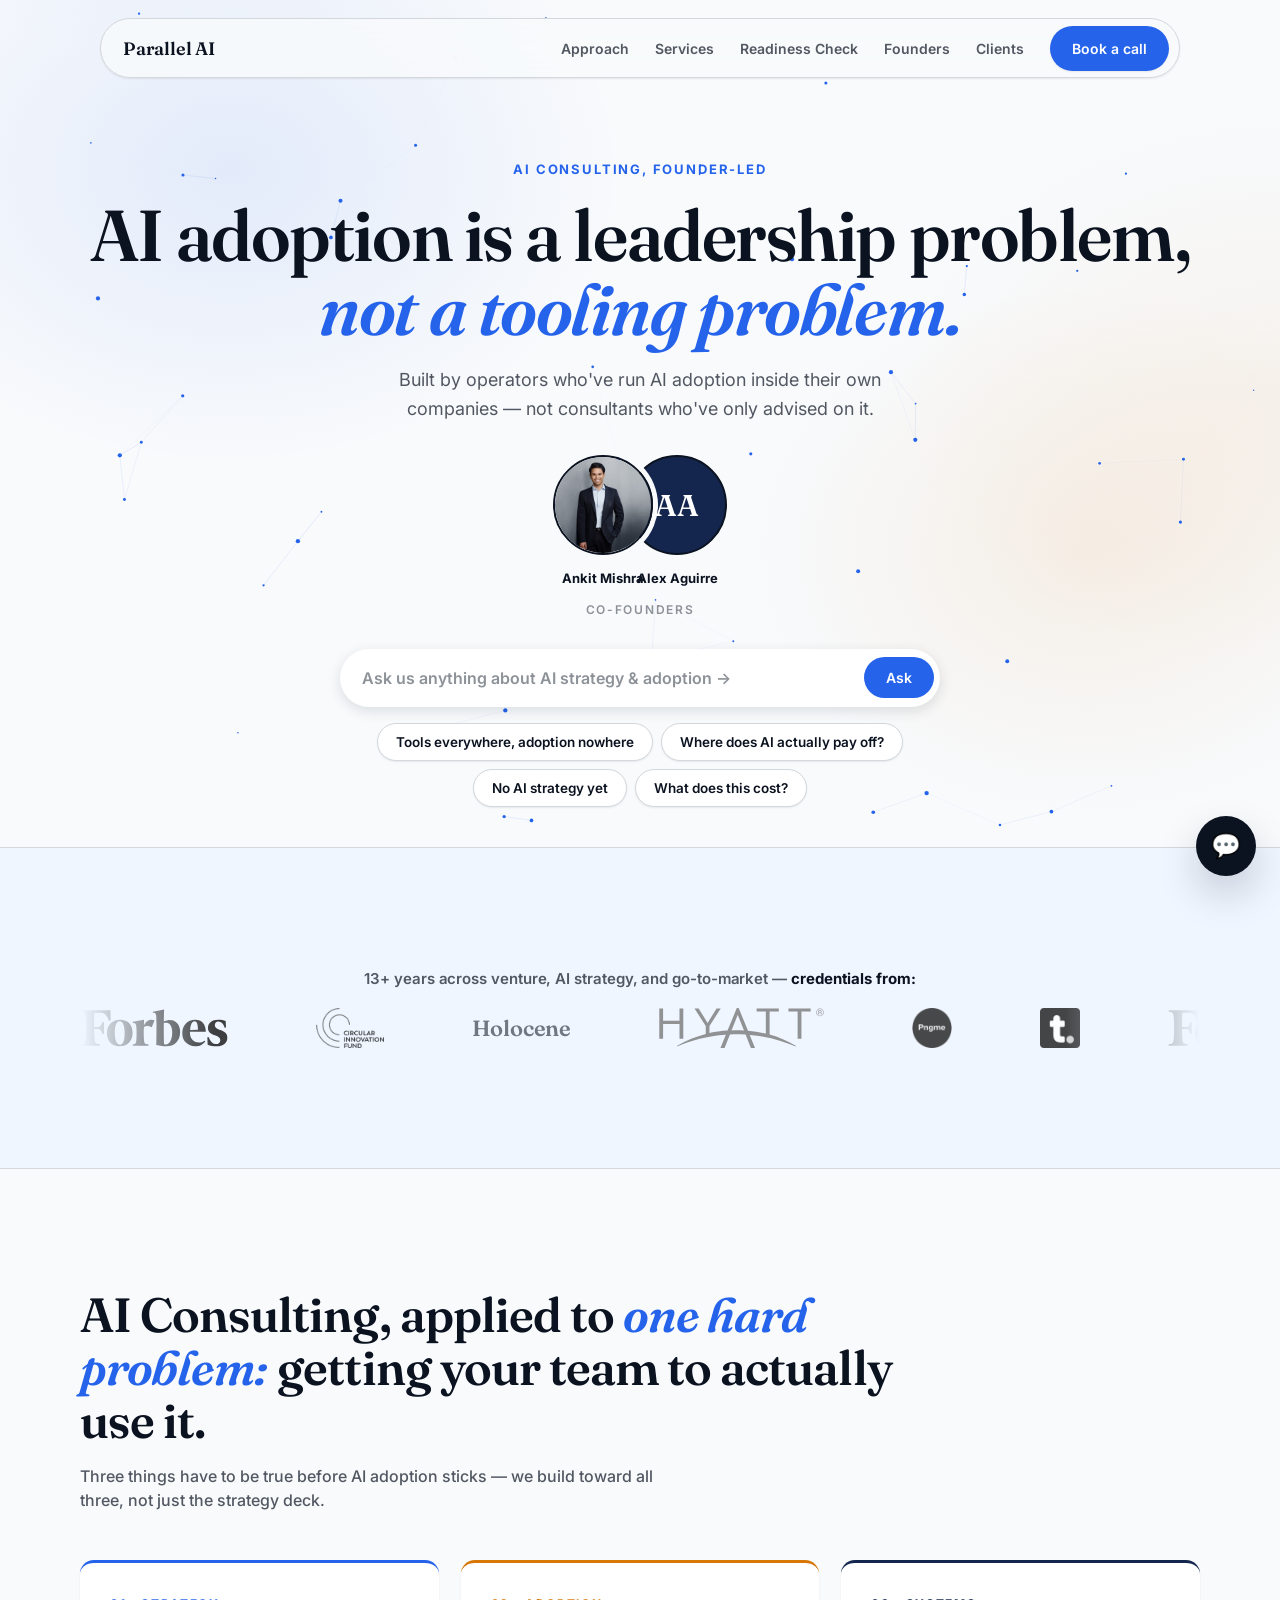
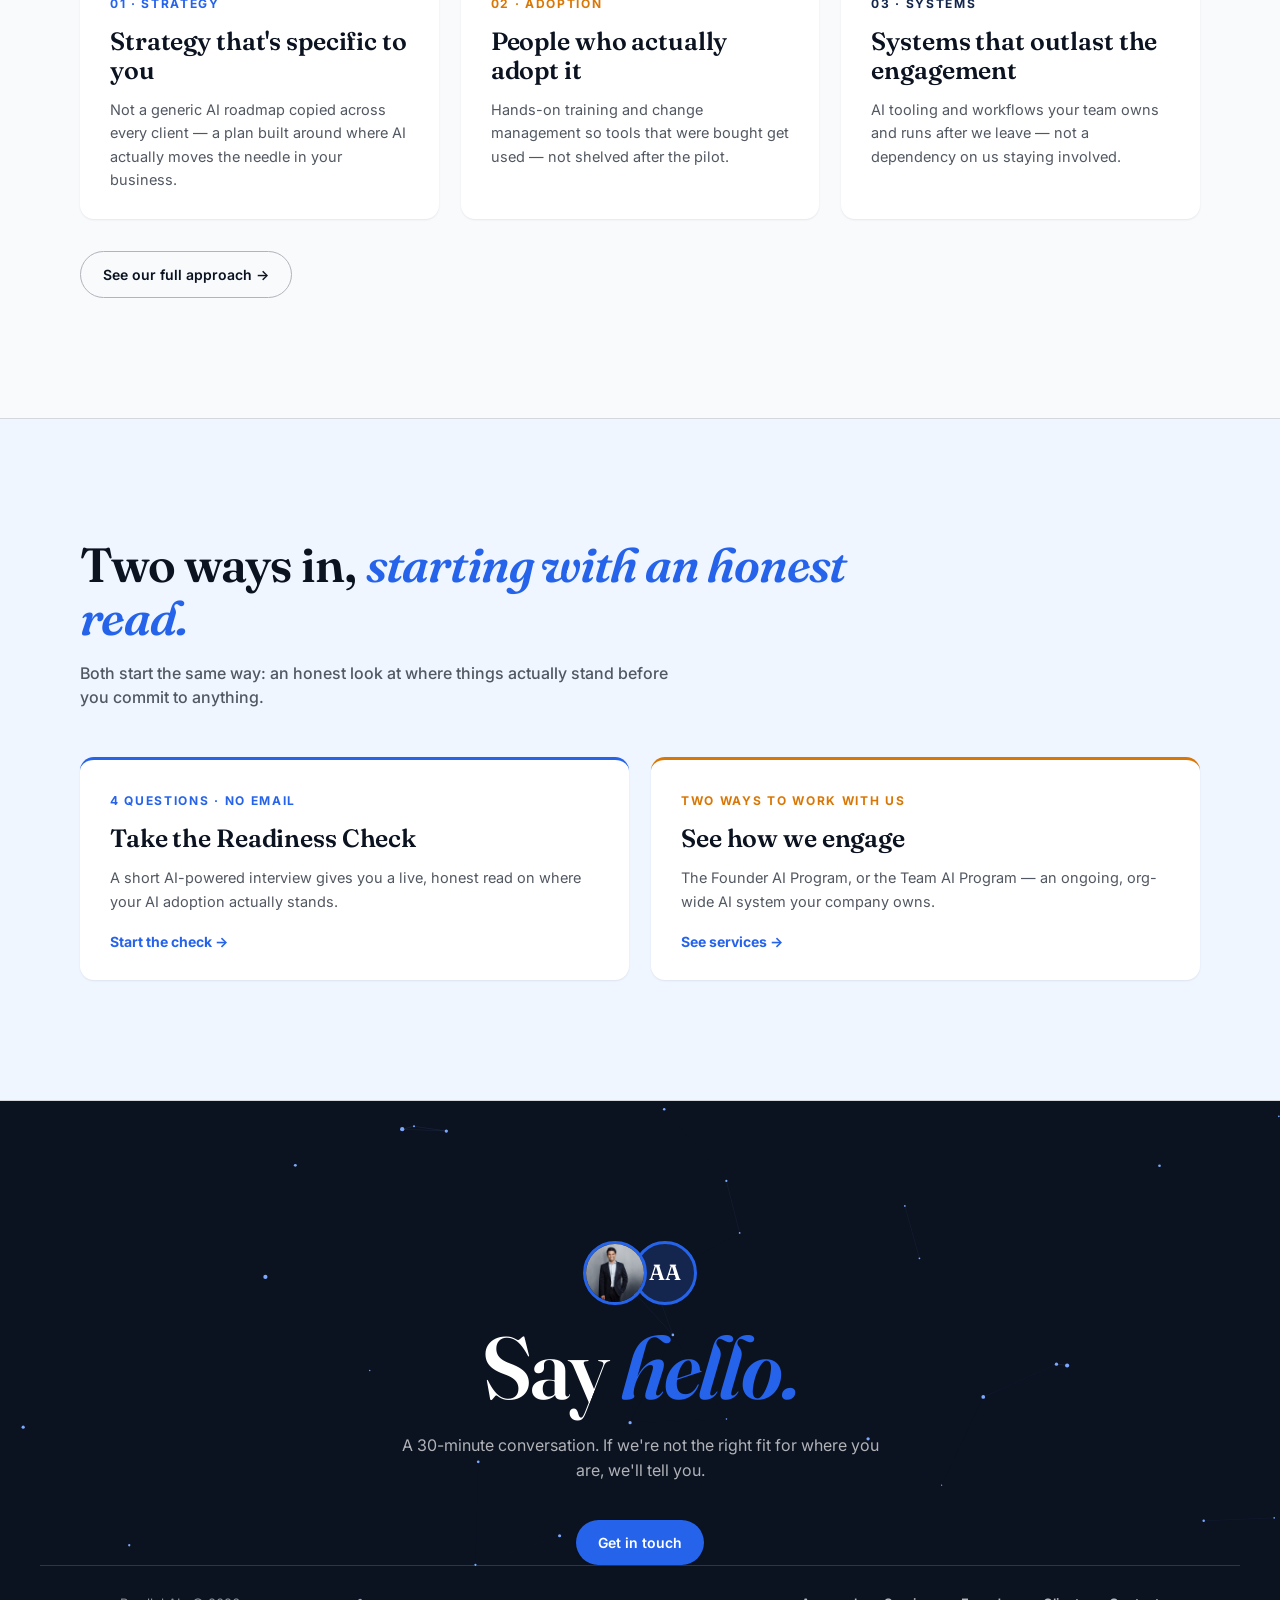
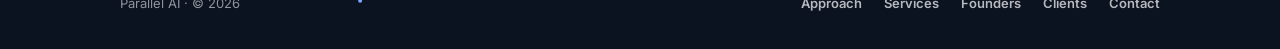
==== index.html @ e0572b50 "Rebuild Approach/Services around bosio.digital's structure, add a new Clients page Modeled on bosio." ====
<!DOCTYPE html>
<html lang="en">
<head>
<meta charset="UTF-8">
<meta name="viewport" content="width=device-width, initial-scale=1.0">
<title>Parallel AI — AI Consulting, Founder-Led</title>
<meta name="description" content="Parallel AI is an AI consulting firm helping founders and leadership teams turn AI strategy into something their teams actually use — built by operators, not deck-only advisors.">
<meta property="og:title" content="Parallel AI — AI Consulting, Founder-Led">
<meta property="og:description" content="AI consulting for founders and leadership teams, built by operators who've run AI adoption inside their own companies.">
<link rel="preconnect" href="https://fonts.googleapis.com">
<link rel="preconnect" href="https://fonts.gstatic.com" crossorigin>
<link href="https://fonts.googleapis.com/css2?family=Fraunces:opsz,wght@9..144,500;9..144,600&family=Inter:wght@400;500;600;700;800&display=swap" rel="stylesheet">
<link rel="stylesheet" href="assets/styles.css">
</head>
<body>

<nav class="floatnav" id="nav">
  <div class="nav-pill" id="navpill">
    <span class="brand">Parallel AI</span>
    <div class="nav-links">
      <a class="navlink" href="approach.html">Approach</a>
      <a class="navlink" href="services.html">Services</a>
      <a class="navlink" href="readiness.html">Readiness Check</a>
      <a class="navlink" href="founders.html">Founders</a>
      <a class="navlink" href="clients.html">Clients</a>
      <a href="contact.html" class="btn btn-primary">Book a call</a>
    </div>
    <button class="hamburger" id="hamburger" aria-label="Menu"></button>
  </div>
</nav>

<header class="hero-frame" id="top">
  <canvas id="field" aria-hidden="true"></canvas>
  <div class="hero-inner">
    <p class="eyebrow reveal">AI Consulting, Founder-Led</p>
    <h1 class="display reveal">AI adoption is a leadership problem, <em>not a tooling problem.</em></h1>
    <p class="hero-sub reveal">Built by operators who've run AI adoption inside their own companies — not consultants who've only advised on it.</p>
    <div class="sig-lockup reveal">
      <div class="sig-faces">
        <img class="l" src="assets/ankit-headshot.jpg" alt="Ankit Mishra">
        <div class="initials s">AA</div>
      </div>
      <div class="sig-names">
        <span class="nm">Ankit Mishra</span>
        <span class="nm">Alex Aguirre</span>
      </div>
      <span class="sig-role">Co-Founders</span>
    </div>
    <div class="hero-ask reveal">
      <div class="askbar">
        <input type="text" id="hero-ask-input" placeholder="Ask us anything about AI strategy & adoption →" autocomplete="off">
        <button id="hero-ask-send">Ask</button>
      </div>
      <div class="ask-chips">
        <button class="ask-chip" data-q="We have AI tools but no one's actually using them — where do we start?">Tools everywhere, adoption nowhere</button>
        <button class="ask-chip" data-q="How do we know where AI actually pays off for our business?">Where does AI actually pay off?</button>
        <button class="ask-chip" data-q="We don't have an AI strategy at all — how do we get one?">No AI strategy yet</button>
        <button class="ask-chip" data-q="What does an engagement with Parallel AI actually cost?">What does this cost?</button>
      </div>
    </div>
  </div>
</header>

<section class="section bg-surface">
  <div class="wrap cred-inner">
    <p class="cred-line reveal">13+ years across venture, AI strategy, and go-to-market — <b>credentials from:</b></p>
    <div class="credmarq">
      <div class="credtrack">
        <div class="lg-item"><img src="assets/logo-forbes.svg" alt="Forbes"></div>
        <div class="lg-item"><img src="assets/logo-cyclecapital.png" alt="Circular Innovation Fund"></div>
        <div class="lg-item"><span class="lg-word">Holocene</span></div>
        <div class="lg-item"><img src="assets/logo-hyatt.svg" alt="Hyatt"></div>
        <div class="lg-item"><img src="assets/logo-pngme.png" alt="PngMe"></div>
        <div class="lg-item"><img src="assets/logo-tomocredit.png" alt="Tomo Credit"></div>
        <div class="lg-item" aria-hidden="true"><img src="assets/logo-forbes.svg" alt=""></div>
        <div class="lg-item" aria-hidden="true"><img src="assets/logo-cyclecapital.png" alt=""></div>
        <div class="lg-item" aria-hidden="true"><span class="lg-word">Holocene</span></div>
        <div class="lg-item" aria-hidden="true"><img src="assets/logo-hyatt.svg" alt=""></div>
        <div class="lg-item" aria-hidden="true"><img src="assets/logo-pngme.png" alt=""></div>
        <div class="lg-item" aria-hidden="true"><img src="assets/logo-tomocredit.png" alt=""></div>
      </div>
    </div>
  </div>
</section>

<section class="section">
  <div class="wrap">
    <h2 class="display reveal">AI Consulting, applied to <em>one hard problem:</em> getting your team to actually use it.</h2>
    <p class="ch-sub reveal">Three things have to be true before AI adoption sticks — we build toward all three, not just the strategy deck.</p>
    <div class="grid-3">
      <div class="card reveal">
        <span class="k">01 · Strategy</span>
        <h3>Strategy that's specific to you</h3>
        <p>Not a generic AI roadmap copied across every client — a plan built around where AI actually moves the needle in your business.</p>
      </div>
      <div class="card reveal">
        <span class="k">02 · Adoption</span>
        <h3>People who actually adopt it</h3>
        <p>Hands-on training and change management so tools that were bought get used — not shelved after the pilot.</p>
      </div>
      <div class="card reveal">
        <span class="k">03 · Systems</span>
        <h3>Systems that outlast the engagement</h3>
        <p>AI tooling and workflows your team owns and runs after we leave — not a dependency on us staying involved.</p>
      </div>
    </div>
    <p class="reveal" style="margin-top:32px;"><a href="approach.html" class="btn btn-ghost">See our full approach →</a></p>
  </div>
</section>

<section class="section bg-surface">
  <div class="wrap">
    <h2 class="display reveal">Two ways in, <em>starting with an honest read.</em></h2>
    <p class="ch-sub reveal">Both start the same way: an honest look at where things actually stand before you commit to anything.</p>
    <div class="grid-2">
      <a class="card reveal" href="readiness.html">
        <span class="k">4 questions · no email</span>
        <h3>Take the Readiness Check</h3>
        <p>A short AI-powered interview gives you a live, honest read on where your AI adoption actually stands.</p>
        <span class="card-link">Start the check →</span>
      </a>
      <a class="card reveal" href="services.html">
        <span class="k">Two ways to work with us</span>
        <h3>See how we engage</h3>
        <p>The Founder AI Program, or the Team AI Program — an ongoing, org-wide AI system your company owns.</p>
        <span class="card-link">See services →</span>
      </a>
    </div>
  </div>
</section>

<section class="ch-hello bg-dark" id="contact">
  <canvas id="field-dark" aria-hidden="true"></canvas>
  <div class="wrap">
    <div class="hello-avatars reveal">
      <img src="assets/ankit-headshot.jpg" alt="Ankit Mishra">
      <div class="initials">AA</div>
    </div>
    <h2 class="reveal">Say <em>hello.</em></h2>
    <p class="sub reveal">A 30-minute conversation. If we're not the right fit for where you are, we'll tell you.</p>
    <div class="hello-ctas reveal">
      <a href="contact.html" class="btn btn-primary">Get in touch</a>
    </div>
    <div class="foot">
      <span>Parallel AI · © 2026</span>
      <div class="foot-links">
        <a href="approach.html">Approach</a><a href="services.html">Services</a><a href="founders.html">Founders</a><a href="clients.html">Clients</a><a href="contact.html">Contact</a>
      </div>
    </div>
  </div>
</section>

<div class="bot" id="bot">
  <span class="bot-icon">💬</span>
  <div class="bot-head">
    <span class="dot"></span>
    <div class="who">Parallel Concierge<span>AI-assisted, ask anything</span></div>
    <button class="bot-close" id="bot-close">×</button>
  </div>
  <div class="bot-panel">
    <div class="bot-thread" id="bot-thread">
      <div class="msg bot-m">Questions about AI strategy, adoption, or how we work? Ask me anything — I'll answer honestly.</div>
    </div>
    <div class="bot-chips" id="bot-chips">
      <button class="bot-chip">What does an engagement cost?</button>
      <button class="bot-chip">Why not a big-name consultancy?</button>
      <button class="bot-chip">Can I talk to a human?</button>
    </div>
    <div class="bot-input-row">
      <input type="text" id="bot-input" placeholder="Ask anything…">
      <button class="bot-send" id="bot-send">Send</button>
    </div>
  </div>
</div>

<script src="assets/site.js"></script>
</body>
</html>
---- assets/styles.css ----
/* ==========================================================================
   Parallel AI — shared design system
   Spacing/layout convention (--pad-h / --section-py / --max-w responsive
   token pattern) modeled on sophrosynesystems.org's Section/Container
   approach; palette/type is Parallel AI's own (navy/electric-blue, Fraunces+Inter).
   ========================================================================== */

:root {
  --primary: #0B1220;
  --secondary: #14264D;
  --background: #F8FAFC;
  --accent: #2563EB;
  --surface: #EFF6FF;
  --annotation: #D97706;
  --ink: #0B1220;
  --ink-soft: color-mix(in srgb, var(--ink) 70%, var(--background));
  --ink-muted: color-mix(in srgb, var(--ink) 45%, var(--background));
  --line: color-mix(in srgb, var(--ink) 15%, var(--background));
  --line-strong: color-mix(in srgb, var(--ink) 30%, var(--background));
  --font-display: 'Fraunces', Georgia, serif;
  --font-body: 'Inter', -apple-system, BlinkMacSystemFont, 'Segoe UI', sans-serif;
  --r-md: 8px; --r-lg: 14px; --r-xl: 24px; --r-pill: 999px;
  --shadow-sm: 0 1px 2px color-mix(in srgb, var(--ink) 8%, transparent);
  --shadow-md: 0 4px 14px color-mix(in srgb, var(--ink) 12%, transparent);
  --shadow-lg: 0 18px 40px color-mix(in srgb, var(--ink) 18%, transparent);
  --ease: cubic-bezier(0.16, 1, 0.3, 1);

  /* layout rhythm */
  --pad-h: 80px;
  --max-w: 1200px;
  --section-py: 120px;
}
@media (max-width: 1024px) { :root { --pad-h: 48px; } }
@media (max-width: 768px)  { :root { --pad-h: 28px; --section-py: 72px; } }
@media (max-width: 480px)  { :root { --pad-h: 20px; --section-py: 56px; } }

* { box-sizing: border-box; margin: 0; padding: 0; }
html { scroll-behavior: smooth; }
body { font-family: var(--font-body); color: var(--ink); line-height: 1.5; overflow-x: hidden;
  background:
    radial-gradient(720px 480px at 12% -8%, color-mix(in srgb, var(--accent) 7%, transparent), transparent 65%),
    radial-gradient(640px 460px at 100% 12%, color-mix(in srgb, var(--annotation) 6%, transparent), transparent 60%),
    var(--background);
}
img { max-width: 100%; display: block; }
a { color: inherit; text-decoration: none; }
button { font-family: inherit; cursor: pointer; }

/* amber highlighter accent — used sparingly for warmth against the blue system */
.hl { background: color-mix(in srgb, var(--annotation) 22%, transparent); padding: 0 .12em; border-radius: 3px; }
.bg-dark .hl { background: color-mix(in srgb, var(--annotation) 34%, transparent); }

.wrap { max-width: var(--max-w); margin: 0 auto; }
.section { padding: var(--section-py) var(--pad-h); position: relative; }
.section.tight { padding-top: calc(var(--section-py) * 0.2); }
.section.bg-surface { background: var(--surface); border-top: 1px solid var(--line); border-bottom: 1px solid var(--line); }
.section.bg-white { background: #fff; border-top: 1px solid var(--line); border-bottom: 1px solid var(--line); }
.section.bg-dark { background: var(--primary); color: #fff; }
.hairline { height: 1px; background: var(--line); border: 0; }

/* hidden only once JS confirms it can reveal them again — no-JS visitors always see content */
.js .reveal { opacity: 0; transform: translateY(16px); transition: opacity .6s var(--ease), transform .6s var(--ease); }
.reveal.in { opacity: 1; transform: translateY(0); }
@media (prefers-reduced-motion: reduce) {
  .js .reveal { opacity: 1; transform: none; transition: none; }
}

/* ---------- type ---------- */
.eyebrow { font-size: 13px; letter-spacing: .14em; text-transform: uppercase; font-weight: 700; color: var(--accent); margin-bottom: 18px; }
.bg-dark .eyebrow { color: #7DA8FF; }
h1.display, h2.display { font-family: var(--font-display); font-weight: 600; letter-spacing: -0.02em; color: var(--primary); }
.bg-dark h1.display, .bg-dark h2.display { color: #fff; }
h1.display { font-size: clamp(38px, 6vw, 72px); line-height: 1.03; }
h2.display { font-size: clamp(30px, 4vw, 48px); line-height: 1.1; max-width: 820px; }
.display em { font-style: italic; color: var(--accent); }
.ch-sub { margin-top: 16px; font-size: 16px; color: var(--ink-soft); max-width: 600px; font-weight: 500; }
.bg-dark .ch-sub { color: rgba(255,255,255,0.7); }
.hero-sub { font-size: 18px; color: var(--ink-soft); max-width: 560px; margin: 20px auto 0; line-height: 1.6; }

/* ---------- floating pill nav ---------- */
nav.floatnav { position: fixed; top: 0; left: 0; right: 0; z-index: 100; display: flex; justify-content: center; padding: 18px var(--pad-h); pointer-events: none; }
.nav-pill { pointer-events: auto; display: flex; align-items: center; justify-content: space-between; gap: 24px; width: 100%; max-width: 1080px;
  background: color-mix(in srgb, var(--background) 82%, transparent); backdrop-filter: blur(18px) saturate(1.1);
  border: 1px solid var(--line); border-radius: var(--r-pill); padding: 8px 10px 8px 22px; height: 60px;
  box-shadow: var(--shadow-sm); transition: box-shadow .25s var(--ease); }
.nav-pill.solid { box-shadow: var(--shadow-lg); }
.brand { font-family: var(--font-display); font-weight: 600; font-size: 18px; color: var(--primary); letter-spacing: -0.01em; flex-shrink: 0; }
.nav-links { display: flex; align-items: center; gap: 26px; }
.nav-links a.navlink { font-size: 14px; font-weight: 600; color: var(--ink-soft); transition: color .15s; }
.nav-links a.navlink:hover, .nav-links a.navlink.active { color: var(--primary); }
.btn { display: inline-flex; align-items: center; gap: 8px; font-weight: 600; font-size: 14px; padding: 12px 22px; border-radius: var(--r-pill); transition: all .15s var(--ease); border: none; cursor: pointer; font-family: var(--font-body); }
.btn-primary { background: var(--accent); color: #fff; box-shadow: var(--shadow-sm); }
.btn-primary:hover { transform: translateY(-1px); background: var(--secondary); box-shadow: var(--shadow-md); }
.btn-ghost { color: var(--primary); background: transparent; border: 1px solid var(--line-strong); }
.btn-ghost:hover { border-color: var(--accent); color: var(--accent); }
.hamburger { display: none; background: none; border: none; cursor: pointer; width: 40px; height: 40px; align-items: center; justify-content: center; }
.hamburger::before { content:''; width: 18px; height: 12px; background:
  linear-gradient(var(--ink), var(--ink)) 0 0/100% 2px no-repeat,
  linear-gradient(var(--ink), var(--ink)) 0 5px/100% 2px no-repeat,
  linear-gradient(var(--ink), var(--ink)) 0 10px/100% 2px no-repeat; }
@media (max-width: 860px) {
  .nav-links { display: none; } .hamburger { display: flex; } .nav-pill { position: relative; }
  .nav-pill.menu-open .nav-links { display: flex; flex-direction: column; align-items: flex-start; gap: 14px; position: absolute; top: calc(100% + 10px); left: 0; right: 0;
    background: var(--background); border: 1px solid var(--line); border-radius: 16px; padding: 20px 22px; box-shadow: var(--shadow-lg); }
}
@media (max-width: 400px) { .brand { font-size: 15px; } .nav-pill { padding: 8px 8px 8px 16px; gap: 12px; } }

/* ---------- page header (non-home pages) ---------- */
.pagehead { padding: calc(var(--section-py) * 1.1 + 40px) var(--pad-h) var(--section-py); text-align: center; }
.pagehead .wrap { display: flex; flex-direction: column; align-items: center; }

/* ---------- hero (home) ---------- */
.hero-frame { position: relative; padding: calc(var(--section-py) + 40px) var(--pad-h) 40px; min-height: min(80vh, 80svh); display: flex; flex-direction: column; justify-content: center; overflow: hidden; }
.hero-frame::before { content: ''; position: absolute; inset: 0; z-index: 0; pointer-events: none;
  background:
    radial-gradient(560px 420px at 18% 20%, color-mix(in srgb, var(--accent) 10%, transparent), transparent 70%),
    radial-gradient(480px 380px at 85% 65%, color-mix(in srgb, var(--annotation) 9%, transparent), transparent 70%); }
#field { position: absolute; inset: 0; width: 100%; height: 100%; z-index: 0; }
.hero-inner { position: relative; z-index: 1; display: flex; flex-direction: column; align-items: center; text-align: center; max-width: var(--max-w); margin: 0 auto; }

.sig-lockup { margin-top: 32px; display: flex; flex-direction: column; align-items: center; gap: 10px; }
.sig-faces { display: flex; align-items: center; }
.sig-faces img, .sig-faces .initials { width: 100px; height: 100px; border-radius: 50%; object-fit: cover; border: 2px solid var(--primary); box-shadow: 0 0 0 5px var(--background); }
.sig-faces img.l { z-index: 1; }
.sig-faces .s { margin-left: -26px; }
.sig-faces .initials { display: flex; align-items: center; justify-content: center; background: var(--secondary); color: #fff; font-family: var(--font-display); font-weight: 600; font-size: 30px; }
.sig-names { display: flex; margin-top: 4px; }
.sig-names .nm { width: 100px; text-align: center; font-size: 13px; font-weight: 700; color: var(--primary); }
.sig-names .nm + .nm { margin-left: -26px; }
.sig-role { font-size: 12px; letter-spacing: .14em; text-transform: uppercase; color: var(--ink-muted); font-weight: 600; margin-top: 2px; }

.hero-ask { margin-top: 30px; width: min(600px, 100%); }
.askbar { display: flex; align-items: center; gap: 8px; background: #fff; border-radius: var(--r-pill); padding: 6px 6px 6px 22px; box-shadow: var(--shadow-md); }
.askbar:focus-within { box-shadow: var(--shadow-lg); }
.askbar input { flex: 1; border: none; outline: none; background: transparent; font-size: 16px; font-weight: 600; color: var(--ink); padding: 13px 0; min-width: 0; font-family: var(--font-body); }
.askbar input::placeholder { color: var(--ink-muted); }
.askbar button { background: var(--accent); color: #fff; border: none; border-radius: var(--r-pill); font-weight: 600; font-size: 14px; padding: 12px 22px; cursor: pointer; transition: transform .15s var(--ease), background .15s; }
.askbar button:hover { transform: translateY(-1px); background: var(--secondary); }
.ask-chips { display: flex; flex-wrap: wrap; gap: 8px; justify-content: center; margin-top: 16px; max-width: 720px; }
.ask-chip { font-size: 13.5px; font-weight: 600; color: var(--ink); background: #fff; border: 1px solid var(--line); border-radius: var(--r-pill); padding: 10px 18px; cursor: pointer; box-shadow: var(--shadow-sm); transition: all .15s var(--ease); }
.ask-chip:hover { background: var(--primary); color: #fff; transform: translateY(-2px); }

/* ---------- credibility strip + marquee ---------- */
.cred-inner { display: flex; flex-direction: column; align-items: center; gap: 18px; text-align: center; }
.cred-line { font-size: 15px; font-weight: 600; color: var(--ink-soft); letter-spacing: -0.005em; }
.cred-line b { color: var(--primary); font-weight: 700; }
.credmarq { width: 100%; overflow: hidden; -webkit-mask-image: linear-gradient(90deg, transparent, #000 12%, #000 88%, transparent); mask-image: linear-gradient(90deg, transparent, #000 12%, #000 88%, transparent); }
.credtrack { display: flex; align-items: center; gap: 88px; width: max-content; animation: marq 60s linear infinite; }
.credmarq:hover .credtrack { animation-play-state: paused; }
@keyframes marq { from { transform: translateX(0); } to { transform: translateX(-50%); } }
.lg-item img { height: 40px; width: auto; max-width: 200px; object-fit: contain; filter: grayscale(1); opacity: .75; transition: all .2s; }
.lg-item:hover img { filter: grayscale(0); opacity: 1; }
.lg-item .lg-word { font-family: var(--font-display); font-weight: 600; font-size: 22px; letter-spacing: -0.01em; color: var(--ink-soft); opacity: .8; transition: all .2s; white-space: nowrap; }
.lg-item:hover .lg-word { color: var(--primary); opacity: 1; }

/* ---------- cards: pillars / capabilities / trust ---------- */
.grid-3 { display: grid; grid-template-columns: repeat(3, 1fr); gap: 22px; margin-top: 48px; }
.card { background: #fff; border-radius: var(--r-lg); padding: 32px 30px 28px; display: flex; flex-direction: column; gap: 14px; position: relative;
  box-shadow: var(--shadow-sm); transition: transform .2s var(--ease), box-shadow .2s var(--ease); }
.card:hover { transform: translateY(-4px); box-shadow: var(--shadow-md); }
.card { border-top: 3px solid var(--accent); }
.card .k { font-size: 12px; letter-spacing: .14em; text-transform: uppercase; color: var(--accent); font-weight: 700; }
.card h3 { font-family: var(--font-display); font-weight: 600; font-size: 25px; letter-spacing: -0.005em; line-height: 1.15; color: var(--primary); }
.card p { font-size: 14.5px; color: var(--ink-soft); line-height: 1.6; flex: 1; }
.card .card-link { font-size: 14px; font-weight: 700; color: var(--accent); margin-top: 4px; }
.card .card-link:hover { color: var(--secondary); }
/* rotate the accent color across repeating card grids so it isn't uniformly blue */
.grid-3 .card:nth-of-type(3n+2), .grid-2 .card:nth-of-type(2n) { border-top-color: var(--annotation); }
.grid-3 .card:nth-of-type(3n+2) .k, .grid-2 .card:nth-of-type(2n) .k { color: var(--annotation); }
.grid-3 .card:nth-of-type(3n) { border-top-color: var(--secondary); }
.grid-3 .card:nth-of-type(3n) .k { color: var(--secondary); }
@media (max-width: 900px) { .grid-3 { grid-template-columns: 1fr; } }

.grid-2 { display: grid; grid-template-columns: repeat(2, 1fr); gap: 22px; margin-top: 48px; }
@media (max-width: 760px) { .grid-2 { grid-template-columns: 1fr; } }

/* ---------- method / journey steps (4-up numbered) ---------- */
.grid-4 { display: grid; grid-template-columns: repeat(4, 1fr); gap: 18px; margin-top: 48px; }
.step { background: #fff; border-radius: var(--r-lg); padding: 28px 24px; box-shadow: var(--shadow-sm); border-top: 3px solid var(--accent); position: relative; }
.step .step-n { font-family: var(--font-display); font-weight: 600; font-size: 30px; color: color-mix(in srgb, var(--accent) 30%, transparent); margin-bottom: 10px; }
.step h3 { font-family: var(--font-display); font-weight: 600; font-size: 19px; color: var(--primary); margin-bottom: 8px; }
.step p { font-size: 14px; color: var(--ink-soft); line-height: 1.55; }
.grid-4 .step:nth-of-type(4n+2) { border-top-color: var(--annotation); }
.grid-4 .step:nth-of-type(4n+2) .step-n { color: color-mix(in srgb, var(--annotation) 35%, transparent); }
.grid-4 .step:nth-of-type(4n+3) { border-top-color: var(--secondary); }
.grid-4 .step:nth-of-type(4n+3) .step-n { color: color-mix(in srgb, var(--secondary) 35%, transparent); }
.grid-4 .step:nth-of-type(4n) { border-top-color: var(--accent); }
@media (max-width: 900px) { .grid-4 { grid-template-columns: repeat(2, 1fr); } }
@media (max-width: 560px) { .grid-4 { grid-template-columns: 1fr; } }

/* ---------- FAQ accordion (native <details>, no JS needed) ---------- */
.faq-list { max-width: 760px; margin-top: 40px; }
.faq-item { border-bottom: 1px solid var(--line); padding: 22px 0; }
.faq-item summary { cursor: pointer; font-family: var(--font-display); font-weight: 600; font-size: 18px; color: var(--primary); list-style: none; display: flex; justify-content: space-between; align-items: center; gap: 16px; }
.faq-item summary::-webkit-details-marker { display: none; }
.faq-item summary::after { content: '+'; font-size: 22px; color: var(--accent); flex-shrink: 0; transition: transform .2s var(--ease); }
.faq-item[open] summary::after { transform: rotate(45deg); }
.faq-item p { font-size: 15px; color: var(--ink-soft); line-height: 1.65; margin-top: 14px; max-width: 640px; }
.bg-dark .faq-item { border-bottom-color: rgba(255,255,255,0.15); }
.bg-dark .faq-item summary { color: #fff; }
.bg-dark .faq-item p { color: rgba(255,255,255,0.7); }

/* ---------- compact mid-page CTA band ---------- */
.cta-band { background: var(--surface); border-radius: var(--r-xl); padding: 40px; display: flex; align-items: center; justify-content: space-between; gap: 24px; flex-wrap: wrap; margin-top: 48px; }
.cta-band h3 { font-family: var(--font-display); font-weight: 600; font-size: 22px; color: var(--primary); }
.cta-band p { font-size: 14.5px; color: var(--ink-soft); margin-top: 6px; }

.capabilities { display: grid; grid-template-columns: repeat(3, 1fr); gap: 18px; margin-top: 40px; }
.capability { background: #fff; border-radius: var(--r-lg); padding: 26px 24px; text-align: left; box-shadow: var(--shadow-sm); transition: transform .2s var(--ease), box-shadow .2s var(--ease); }
.capability:hover { transform: translateY(-4px); box-shadow: var(--shadow-md); }
.capability .icon { width: 44px; height: 44px; border-radius: 12px; background: var(--surface); color: var(--accent); display: flex; align-items: center; justify-content: center; margin-bottom: 16px; }
.capability .icon svg { width: 22px; height: 22px; stroke: currentColor; fill: none; stroke-width: 1.75; stroke-linecap: round; stroke-linejoin: round; }
.capability h4 { font-size: 15.5px; font-weight: 700; color: var(--primary); margin-bottom: 6px; line-height: 1.3; }
.capability p { font-size: 13.5px; color: var(--ink-soft); line-height: 1.5; }
/* rotate icon tint across the 5 capabilities: blue, amber, navy, blue, amber */
.capability:nth-of-type(3n+2) .icon { background: color-mix(in srgb, var(--annotation) 14%, white); color: var(--annotation); }
.capability:nth-of-type(3n) .icon { background: color-mix(in srgb, var(--secondary) 12%, white); color: var(--secondary); }
@media (max-width: 900px) { .capabilities { grid-template-columns: repeat(2, 1fr); } }
@media (max-width: 560px) { .capabilities { grid-template-columns: 1fr; } }

/* ---------- diagnostic quiz ---------- */
.diag-cols { display: grid; grid-template-columns: 1fr 1.3fr; gap: 60px; align-items: start; margin-top: 12px; }
.diag-left { position: sticky; top: 120px; }
.stage-dots { display: flex; gap: 8px; margin-top: 26px; }
.stage-dots .sd { width: 32px; height: 5px; border-radius: 3px; background: var(--line); transition: background .3s; }
.stage-dots .sd.done { background: var(--accent); }
.iv-surface { background: var(--surface); border-radius: var(--r-lg); padding: 24px; box-shadow: var(--shadow-sm); }
.iv-head { display: flex; align-items: center; gap: 12px; border-bottom: 1px solid var(--line); padding-bottom: 16px; margin-bottom: 18px; }
.iv-head .dot { width: 8px; height: 8px; border-radius: 50%; background: var(--accent); animation: pulse 2.2s ease-in-out infinite; flex-shrink: 0; }
@keyframes pulse { 0%,100% { box-shadow: 0 0 0 0 rgba(37,99,235,.5); } 50% { box-shadow: 0 0 0 6px rgba(37,99,235,0); } }
.iv-head .who { font-size: 14px; font-weight: 700; color: var(--primary); }
.iv-head .who span { display: block; font-size: 12px; font-weight: 600; color: var(--ink-muted); letter-spacing: .06em; text-transform: uppercase; margin-top: 2px; }
.iv-q { font-size: 17px; font-weight: 600; color: var(--primary); line-height: 1.5; margin-bottom: 18px; }
.iv-chips { display: flex; flex-wrap: wrap; gap: 10px; margin-bottom: 16px; }
.iv-chip { font-size: 14px; font-weight: 600; color: var(--ink); background: #fff; border: 1px solid var(--line); border-radius: var(--r-pill); padding: 11px 18px; cursor: pointer; text-align: left; transition: all .15s var(--ease); }
.iv-chip:hover { background: var(--surface); border-color: var(--accent); transform: translateY(-2px); }
.iv-inputrow { display: flex; align-items: center; gap: 10px; background: #fff; border-radius: var(--r-pill); padding: 5px 5px 5px 18px; box-shadow: var(--shadow-sm); }
.iv-inputrow input { flex: 1; border: none; outline: none; background: transparent; font-size: 15px; color: var(--ink); padding: 11px 0; min-width: 0; font-family: var(--font-body); }
.iv-inputrow button { background: var(--accent); color: #fff; border: none; border-radius: var(--r-pill); font-weight: 600; font-size: 14px; padding: 10px 20px; cursor: pointer; }
.iv-progress { font-size: 13px; color: var(--ink-muted); margin-top: 12px; font-weight: 600; }
.diag-result { display: none; margin-top: 24px; }
.diag-result.show { display: block; }
.diag-result h3 { font-family: var(--font-display); font-weight: 600; font-size: clamp(24px, 2.6vw, 32px); color: var(--primary); margin-bottom: 16px; line-height: 1.2; }
.scan-bars { display: grid; grid-template-columns: 1fr 1fr; gap: 16px 28px; margin-bottom: 22px; }
.sbar .row { display: flex; justify-content: space-between; margin-bottom: 6px; font-size: 13px; font-weight: 600; color: var(--ink-soft); text-transform: uppercase; letter-spacing: .08em; }
.sbar .track { height: 6px; background: var(--surface); border-radius: 3px; overflow: hidden; }
.sbar .fill { height: 100%; width: 0%; background: var(--accent); border-radius: 3px; transition: width .9s var(--ease); }
.diag-body { font-size: 15.5px; line-height: 1.7; color: var(--ink-soft); border-left: 3px solid var(--accent); padding-left: 18px; max-width: 560px; }
.diag-loading { font-size: 14px; color: var(--ink-muted); font-weight: 600; }
@media (max-width: 900px) { .diag-cols { grid-template-columns: 1fr; gap: 40px; } .diag-left { position: static; } }
@media (max-width: 420px) { .scan-bars { grid-template-columns: 1fr; } }

/* ---------- offers ---------- */
.pair { display: grid; grid-template-columns: repeat(2, 1fr); gap: 24px; margin-top: 48px; }
.offer { background: #fff; border-radius: var(--r-xl); padding: 44px 40px 38px; display: flex; flex-direction: column; gap: 14px; position: relative;
  box-shadow: var(--shadow-sm); transition: transform .2s var(--ease), box-shadow .2s var(--ease); }
.offer:hover { transform: translateY(-4px); box-shadow: var(--shadow-md); }
.offer.lead { background: var(--primary); color: #fff; }
.offer .o-step { font-size: 13px; font-weight: 700; color: var(--accent); text-transform: uppercase; letter-spacing: .1em; }
.offer.lead .o-step { color: #7DA8FF; }
.offer h3 { font-family: var(--font-display); font-weight: 600; font-size: clamp(24px, 2.6vw, 32px); letter-spacing: -0.01em; color: var(--primary); }
.offer.lead h3 { color: #fff; }
.offer .o-tag { font-weight: 700; font-size: 18px; color: var(--ink-soft); }
.offer.lead .o-tag { color: rgba(255,255,255,0.8); }
.offer p.o-pain, .offer p.o-outcome { font-size: 15px; line-height: 1.65; color: var(--ink-soft); }
.offer.lead p.o-pain, .offer.lead p.o-outcome { color: rgba(255,255,255,0.75); }
.offer .o-inside { font-size: 14px; color: var(--ink-soft); line-height: 1.6; }
.offer .o-inside span { display: block; font-size: 12px; font-weight: 700; text-transform: uppercase; letter-spacing: .1em; color: var(--ink-muted); margin-bottom: 4px; }
.offer.lead .o-inside { color: rgba(255,255,255,0.75); }
.offer.lead .o-inside span { color: rgba(255,255,255,0.5); }
.offer .o-meta { border-top: 1px solid var(--line); padding-top: 16px; margin-top: 4px; font-size: 13px; font-weight: 700; color: var(--ink-soft); }
.offer.lead .o-meta { border-top-color: rgba(255,255,255,0.2); color: rgba(255,255,255,0.8); }
.badge { position: absolute; top: -14px; right: 28px; font-size: 12px; font-weight: 700; letter-spacing: .1em; text-transform: uppercase; color: #fff; background: var(--accent); padding: 6px 14px; border-radius: var(--r-pill); box-shadow: var(--shadow-sm); }
@media (max-width: 900px) { .pair { grid-template-columns: 1fr; } }

/* ---------- ROI tiers (dark band) ---------- */
.pg-grid3 { display: grid; grid-template-columns: repeat(3, 1fr); gap: 20px; margin-top: 40px; }
.tier-box { background: rgba(255,255,255,0.04); border: 1px solid rgba(255,255,255,0.14); border-radius: var(--r-lg); padding: 26px 24px; position: relative; }
.tier-box .tb-n { position: absolute; top: 18px; right: 22px; font-family: var(--font-display); font-weight: 600; font-size: 34px; color: rgba(255,255,255,0.14); }
.tier-box .tb-k { font-size: 12px; letter-spacing: .12em; text-transform: uppercase; color: rgba(255,255,255,0.5); font-weight: 700; }
.tier-box h3 { font-family: var(--font-display); font-weight: 600; font-size: 20px; color: #fff; margin: 4px 0; }
.tier-box p { color: rgba(255,255,255,0.65); font-size: 14.5px; line-height: 1.6; }
.tier-box.t3 { background: rgba(37,99,235,0.14); border-color: var(--accent); }
.tier-box.t3 .tb-k { color: #7DA8FF; }
@media (max-width: 860px) { .pg-grid3 { grid-template-columns: 1fr; } }

/* ---------- letter / founders ---------- */
.letter-grid { display: grid; grid-template-columns: 1.5fr 1fr; gap: 70px; align-items: start; }
.letter { font-family: var(--font-display); font-size: 19px; line-height: 1.75; font-weight: 400; color: var(--primary); max-width: 620px; }
.letter p { margin-bottom: 22px; }
.letter em { font-style: italic; color: var(--accent); }
.signatures { margin-top: 32px; display: flex; align-items: center; gap: 20px; flex-wrap: wrap; }
.sig-name { font-family: var(--font-display); font-style: italic; font-weight: 600; font-size: 24px; color: var(--primary); }
.sig-meta { font-size: 12px; color: var(--ink-muted); letter-spacing: .1em; text-transform: uppercase; line-height: 1.8; }
.founder-photos { display: flex; gap: 20px; margin-bottom: 30px; }
.fp { flex: 1; }
.fp img, .fp .initials-lg { width: 100%; aspect-ratio: 4/5; object-fit: cover; border-radius: var(--r-lg); box-shadow: var(--shadow-md); }
.fp .initials-lg { display: flex; align-items: center; justify-content: center; background: var(--secondary); color: #fff; font-family: var(--font-display); font-weight: 600; font-size: 40px; }
.fp .cap { font-size: 13px; font-weight: 700; color: var(--ink-soft); text-align: center; margin-top: 10px; }
.placeholder-note { display: inline-block; margin-top: 8px; font-size: 12px; color: var(--annotation); border: 1px dashed var(--annotation); border-radius: var(--r-md); padding: 5px 10px; }
@media (max-width: 860px) { .letter-grid { grid-template-columns: 1fr; gap: 44px; } }

/* founder bio cards (used on founders.html) */
.founders-grid { display: grid; grid-template-columns: 1fr 1fr; gap: 32px; margin-top: 48px; }
.founder-card { background: #fff; border-radius: var(--r-xl); padding: 36px; box-shadow: var(--shadow-sm); }
.founder-card img, .founder-card .initials-lg { width: 88px; height: 88px; border-radius: 50%; object-fit: cover; margin-bottom: 20px; box-shadow: var(--shadow-md); }
.founder-card .initials-lg { display: flex; align-items: center; justify-content: center; background: var(--secondary); color: #fff; font-family: var(--font-display); font-weight: 600; font-size: 28px; }
.founder-card h3 { font-family: var(--font-display); font-weight: 600; font-size: 22px; color: var(--primary); margin-bottom: 4px; }
.founder-card .role { font-size: 13px; font-weight: 700; color: var(--accent); text-transform: uppercase; letter-spacing: .08em; margin-bottom: 16px; }
.founder-card p { font-size: 14.5px; color: var(--ink-soft); line-height: 1.65; margin-bottom: 10px; }
@media (max-width: 860px) { .founders-grid { grid-template-columns: 1fr; } }

/* ---------- articles ---------- */
.arts-grid { display: grid; grid-template-columns: repeat(3, 1fr); gap: 24px; margin-top: 44px; }
.art { background: #fff; border-radius: var(--r-lg); overflow: hidden; box-shadow: var(--shadow-sm); transition: transform .2s var(--ease), box-shadow .2s var(--ease); display: flex; flex-direction: column; }
.art:hover { transform: translateY(-4px); box-shadow: var(--shadow-md); }
.a-cover { height: 8px; background: var(--accent); }
.a-cover.m2 { background: var(--annotation); }
.a-cover.m3 { background: var(--secondary); }
.a-body { padding: 24px 26px 26px; display: flex; flex-direction: column; gap: 12px; flex: 1; }
.a-chip { font-size: 12px; font-weight: 700; text-transform: uppercase; letter-spacing: .1em; color: var(--accent); }
.art h3 { font-family: var(--font-display); font-weight: 600; font-size: 19px; line-height: 1.3; color: var(--primary); }
.art p { font-size: 14px; color: var(--ink-soft); line-height: 1.6; flex: 1; }
.art .a-meta { font-size: 13px; font-weight: 700; color: var(--accent); border-top: 1px solid var(--line); padding-top: 14px; }
@media (max-width: 900px) { .arts-grid { grid-template-columns: 1fr; } }

/* ---------- trust ---------- */
.trust-grid { display: grid; grid-template-columns: repeat(3, 1fr); gap: 24px; margin-top: 44px; }
.trust-card { background: #fff; border-radius: var(--r-lg); padding: 28px; box-shadow: var(--shadow-sm); border-top: 3px solid var(--accent); }
.trust-card h4 { font-family: var(--font-display); font-weight: 600; font-size: 19px; color: var(--primary); margin-bottom: 10px; }
.trust-card p { font-size: 14.5px; color: var(--ink-soft); line-height: 1.6; }
.trust-grid .trust-card:nth-of-type(2) { border-top-color: var(--annotation); }
.trust-grid .trust-card:nth-of-type(3) { border-top-color: var(--secondary); }
@media (max-width: 900px) { .trust-grid { grid-template-columns: 1fr; } }

/* ---------- closing / footer ---------- */
.ch-hello { text-align: center; position: relative; overflow: hidden; padding-top: calc(var(--section-py) + 20px); }
#field-dark { position: absolute; inset: 0; width: 100%; height: 100%; z-index: 0; }
.ch-hello .wrap { position: relative; z-index: 1; }
.hello-avatars { display: flex; justify-content: center; margin-bottom: 18px; }
.hello-avatars img, .hello-avatars .initials { width: 64px; height: 64px; border-radius: 50%; object-fit: cover; border: 3px solid var(--accent); }
.hello-avatars img:first-child { margin-right: -14px; z-index: 1; position: relative; }
.hello-avatars .initials { display: flex; align-items: center; justify-content: center; background: var(--secondary); color: #fff; font-family: var(--font-display); font-weight: 600; font-size: 22px; }
.ch-hello h2 { font-family: var(--font-display); font-weight: 600; font-size: clamp(42px, 7vw, 88px); letter-spacing: -0.02em; line-height: 1.02; }
.ch-hello h2 em { font-style: italic; color: var(--accent); }
.ch-hello .sub { max-width: 480px; margin: 20px auto 0; color: rgba(255,255,255,0.68); font-size: 16px; line-height: 1.6; }
.hello-ctas { margin-top: 36px; }
.news-strip { margin-top: 90px; border-top: 1px solid rgba(255,255,255,0.15); padding: 36px var(--pad-h); display: flex; align-items: center; justify-content: space-between; gap: 24px; flex-wrap: wrap; text-align: left; }
.news-strip b { font-family: var(--font-display); font-weight: 600; font-size: 20px; display: block; }
.news-strip span { font-size: 12px; letter-spacing: .1em; text-transform: uppercase; color: rgba(255,255,255,0.55); display: block; margin-top: 6px; }
.news-form { display: flex; gap: 10px; flex-wrap: wrap; }
.news-form input { font-size: 14px; padding: 12px 16px; width: 220px; border: 1px solid rgba(255,255,255,0.3); border-radius: var(--r-pill); background: transparent; color: #fff; outline: none; font-family: var(--font-body); }
.news-form input::placeholder { color: rgba(255,255,255,0.5); }
.foot { border-top: 1px solid rgba(255,255,255,0.15); padding: 28px var(--pad-h) 36px; display: flex; justify-content: space-between; align-items: center; gap: 20px; flex-wrap: wrap; font-size: 13px; color: rgba(255,255,255,0.55); }
.foot-links { display: flex; gap: 22px; }
.foot-links a { color: rgba(255,255,255,0.7); font-weight: 600; }
.foot-links a:hover { color: #fff; }
.bg-dark { background: var(--primary); color: #fff; }

/* ---------- concierge widget ---------- */
.bot { position: fixed; bottom: 24px; right: 24px; z-index: 200; width: 60px; height: 60px; border-radius: 50%; background: var(--primary); color: #fff;
  display: flex; align-items: center; justify-content: center; cursor: pointer; box-shadow: var(--shadow-lg); transition: all .3s var(--ease); font-size: 24px; }
.bot.open { width: 360px; height: 480px; border-radius: 18px; align-items: stretch; justify-content: flex-start; flex-direction: column; background: #fff; cursor: default; }
.bot-head { display: none; align-items: center; gap: 10px; padding: 14px 16px; border-bottom: 1px solid var(--line); }
.bot.open .bot-head { display: flex; }
.bot-head .dot { width: 8px; height: 8px; border-radius: 50%; background: var(--accent); animation: pulse 2.2s ease-in-out infinite; }
.bot-head .who { flex: 1; font-size: 13px; font-weight: 700; color: var(--primary); }
.bot-head .who span { display: block; font-size: 11px; font-weight: 600; color: var(--ink-muted); text-transform: uppercase; letter-spacing: .08em; }
.bot-close { background: none; border: none; color: var(--ink-muted); font-size: 18px; cursor: pointer; }
.bot-icon { display: block; }
.bot.open .bot-icon { display: none; }
.bot-panel { display: none; flex-direction: column; flex: 1; min-height: 0; }
.bot.open .bot-panel { display: flex; }
.bot-thread { flex: 1; overflow-y: auto; padding: 14px 16px; display: flex; flex-direction: column; gap: 10px; }
.msg { font-size: 13.5px; line-height: 1.55; max-width: 88%; padding: 10px 14px; border-radius: 12px; }
.msg.bot-m { background: var(--surface); color: var(--ink); align-self: flex-start; border-bottom-left-radius: 4px; }
.msg.user-m { background: var(--primary); color: #fff; align-self: flex-end; border-bottom-right-radius: 4px; }
.msg.thinking { font-size: 12px; color: var(--ink-muted); background: transparent; padding: 4px 2px; }
.bot-chips { padding: 0 16px 10px; display: flex; flex-wrap: wrap; gap: 6px; }
.bot-chip { font-size: 11.5px; color: var(--ink); border: 1px solid var(--line); border-radius: var(--r-pill); background: #fff; padding: 6px 11px; cursor: pointer; }
.bot-chip:hover { background: var(--surface); }
.bot-input-row { border-top: 1px solid var(--line); padding: 10px 12px; display: flex; gap: 8px; }
.bot-input-row input { flex: 1; border: none; outline: none; background: transparent; font-size: 13.5px; color: var(--ink); font-family: var(--font-body); }
.bot-send { background: var(--accent); border: none; border-radius: var(--r-pill); font-size: 12px; font-weight: 700; padding: 8px 14px; cursor: pointer; color: #fff; }
@media (max-width: 480px) { .bot.open { width: calc(100vw - 32px); right: 16px; } }
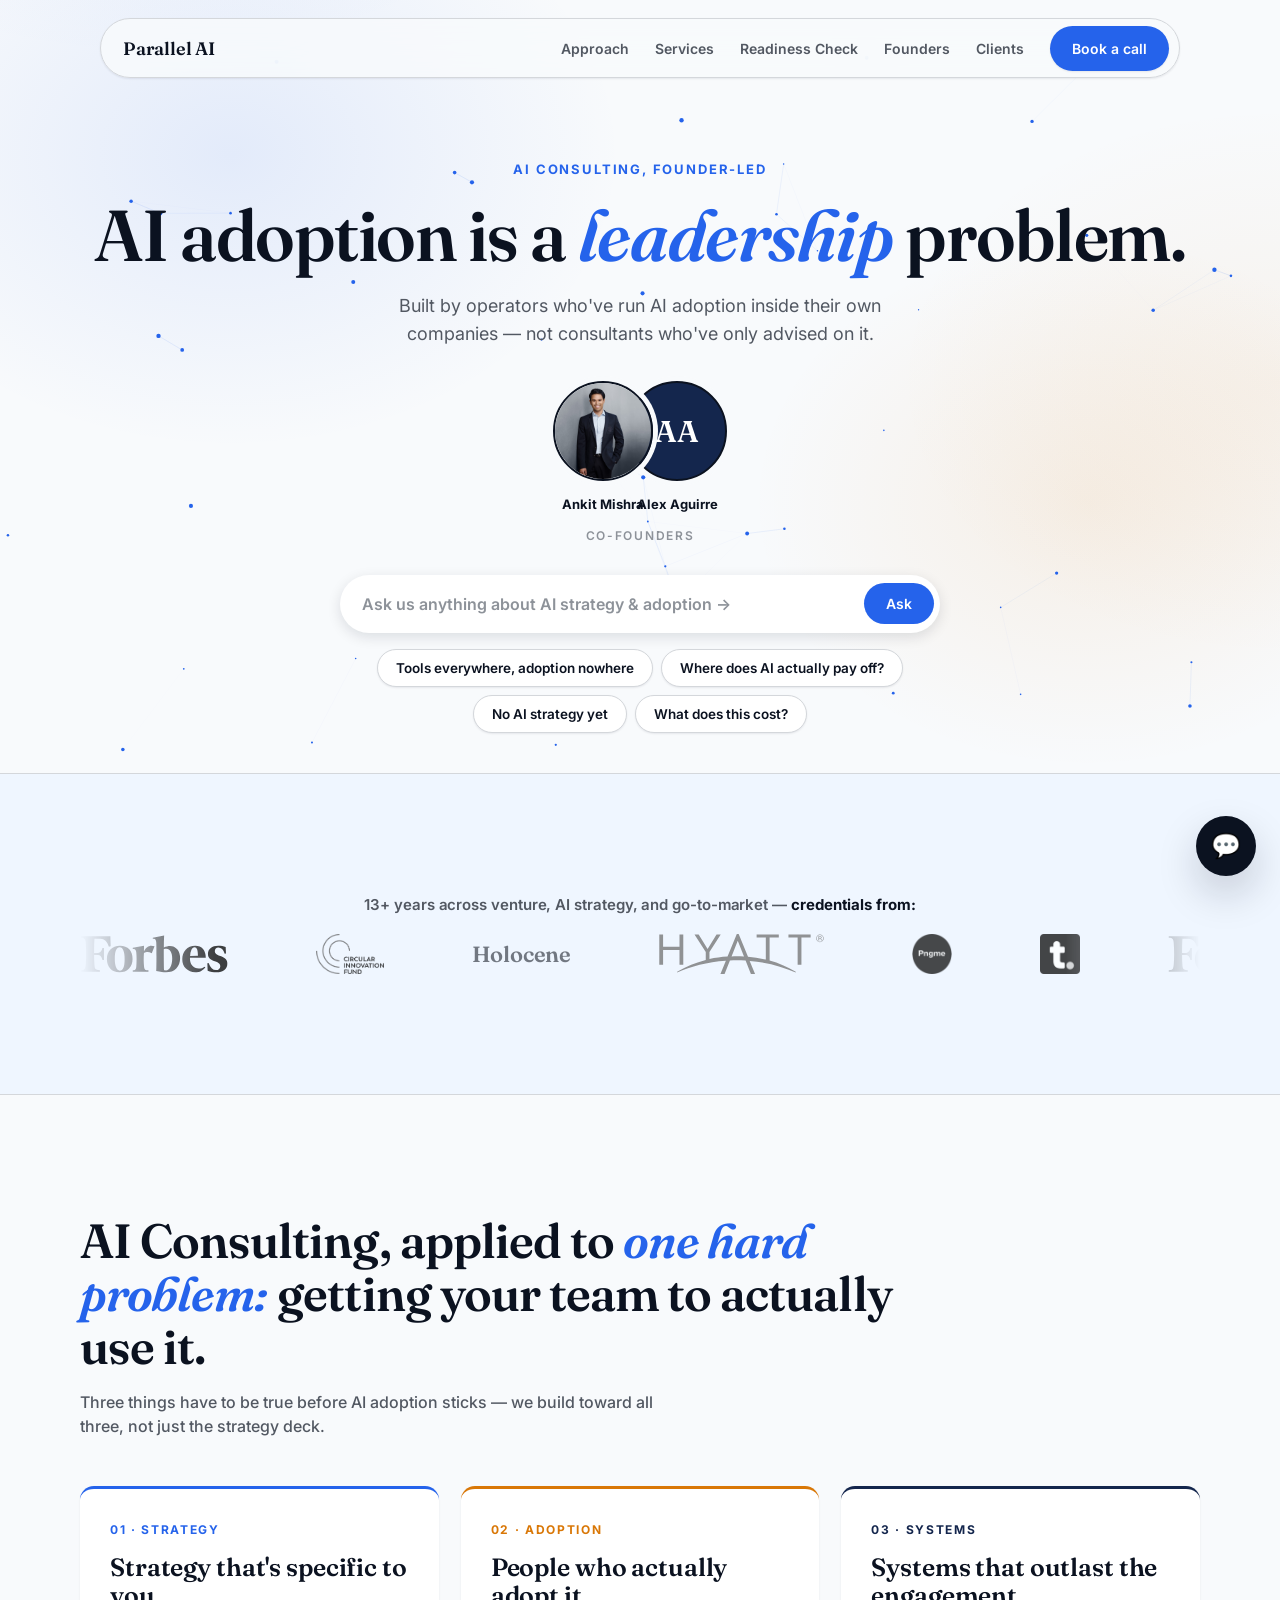
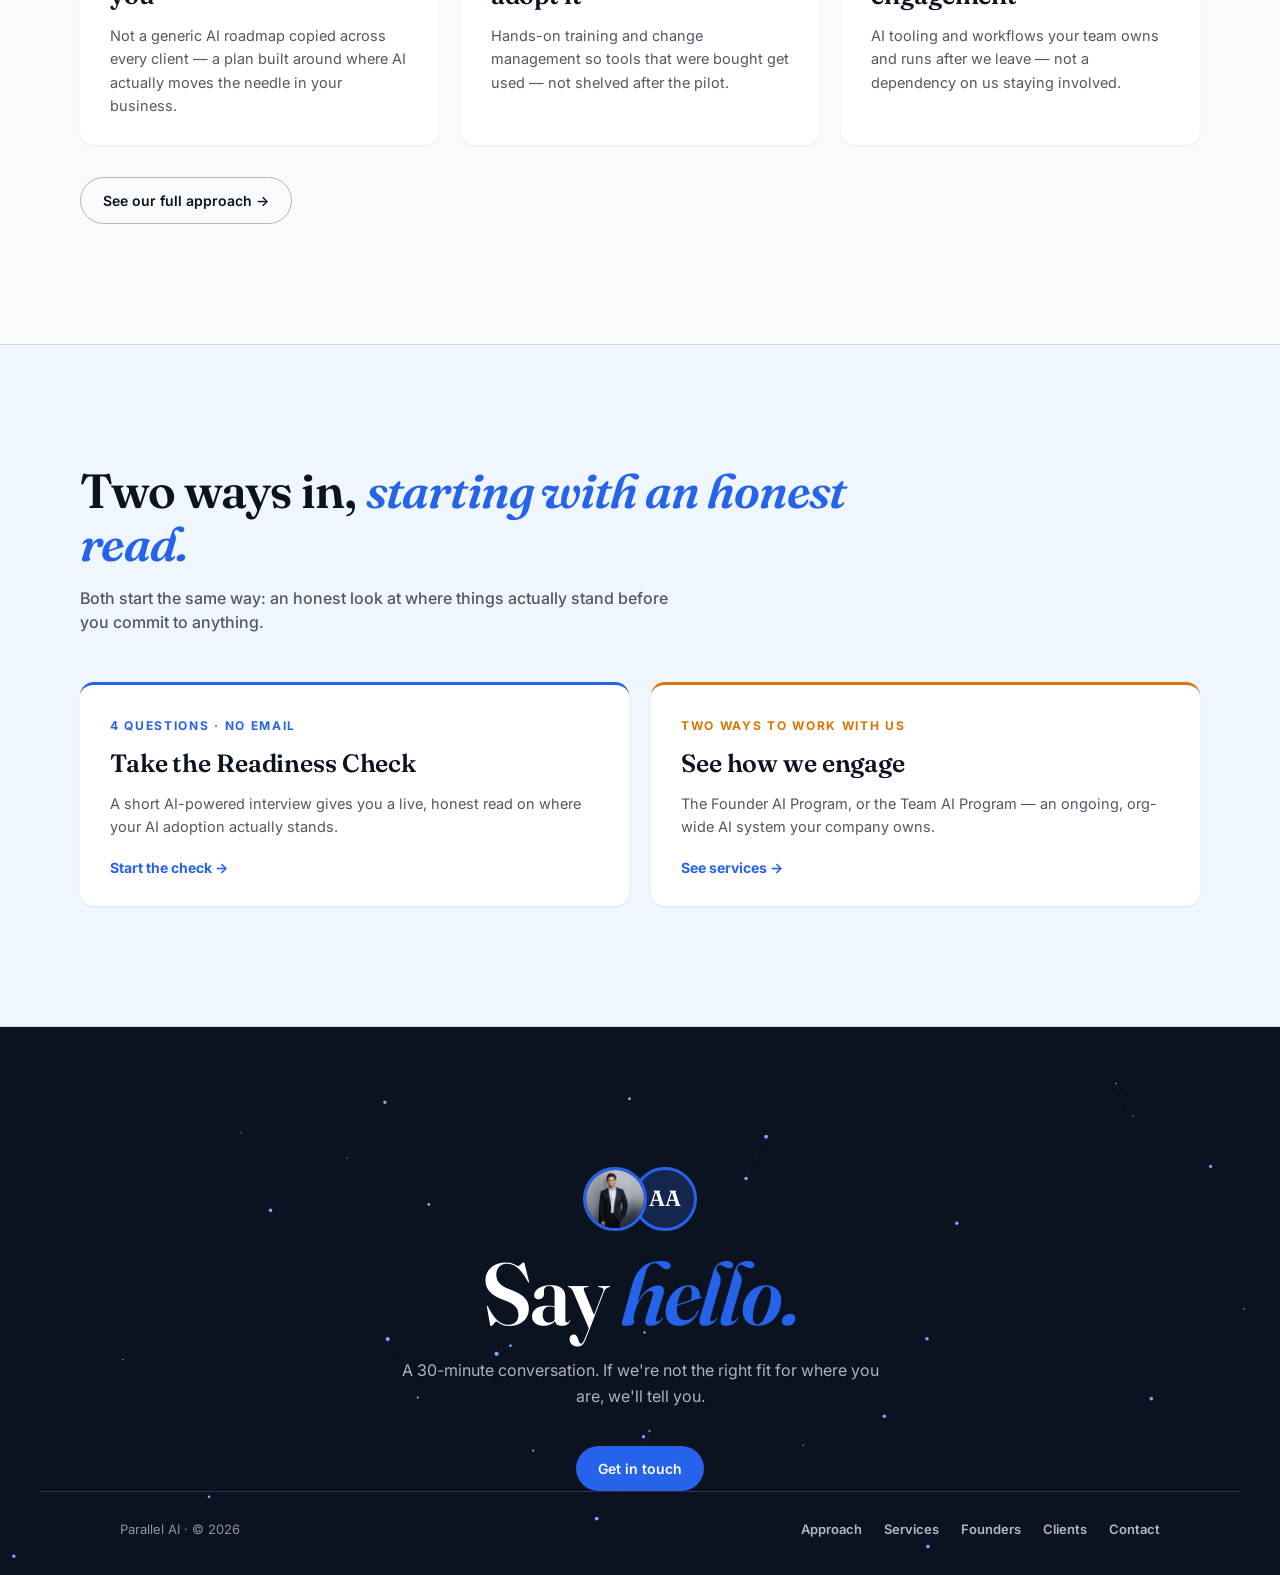
==== commit ad473be4: "Shorten hero headline to 'AI adoption is a leadership problem.' Co-Authored-By: Claude Sonnet 5 <nor" ====
--- a/index.html
+++ b/index.html
@@ -33,7 +33,7 @@
   <canvas id="field" aria-hidden="true"></canvas>
   <div class="hero-inner">
     <p class="eyebrow reveal">AI Consulting, Founder-Led</p>
-    <h1 class="display reveal">AI adoption is a leadership problem, <em>not a tooling problem.</em></h1>
+    <h1 class="display reveal">AI adoption is a <em>leadership</em> problem.</h1>
     <p class="hero-sub reveal">Built by operators who've run AI adoption inside their own companies — not consultants who've only advised on it.</p>
     <div class="sig-lockup reveal">
       <div class="sig-faces">
--- a/assets/styles.css
+++ b/assets/styles.css
@@ -310,6 +310,32 @@
 .founder-card p { font-size: 14.5px; color: var(--ink-soft); line-height: 1.65; margin-bottom: 10px; }
 @media (max-width: 860px) { .founders-grid { grid-template-columns: 1fr; } }
 
+/* ---------- timeline (year / rail / card) ---------- */
+.timeline { position: relative; margin-top: 44px; }
+.timeline-step { display: grid; grid-template-columns: 112px 34px 1fr; align-items: start; }
+.timeline-yr { font-family: var(--font-display); font-weight: 600; font-size: clamp(26px, 3vw, 38px); line-height: 1; letter-spacing: -0.01em; color: var(--primary); padding-top: 2px; }
+.timeline-yr small { display: block; font-size: 12px; font-weight: 700; color: var(--ink-muted); margin-top: 6px; letter-spacing: .02em; }
+.timeline-rail { position: relative; align-self: stretch; }
+.timeline-rail::before { content: ''; position: absolute; left: 50%; transform: translateX(-50%); width: 2px; background: var(--line); top: 0; bottom: 0; }
+.timeline-step:first-child .timeline-rail::before { top: 16px; }
+.timeline-step:last-child .timeline-rail::before { bottom: calc(100% - 16px); }
+.timeline-dot { position: absolute; left: 50%; top: 16px; transform: translate(-50%, -50%); width: 14px; height: 14px; border-radius: 50%; background: var(--accent); box-shadow: 0 0 0 5px var(--background), 0 1px 3px rgba(11,18,32,.2); }
+.timeline-step:nth-child(2) .timeline-dot { background: var(--annotation); }
+.timeline-step:nth-child(3) .timeline-dot { background: var(--secondary); }
+.timeline-card { background: #fff; border-radius: var(--r-lg); padding: 22px 24px 24px; margin: 0 0 22px; box-shadow: var(--shadow-sm); }
+.timeline-step:last-child .timeline-card { margin-bottom: 0; }
+.timeline-era { display: inline-block; font-size: 11px; font-weight: 700; letter-spacing: .12em; text-transform: uppercase; color: var(--accent); margin-bottom: 6px; }
+.timeline-step:nth-child(2) .timeline-era { color: var(--annotation); }
+.timeline-step:nth-child(3) .timeline-era { color: var(--secondary); }
+.timeline-card h3 { font-family: var(--font-display); font-weight: 600; font-size: 19px; letter-spacing: -0.005em; color: var(--primary); margin-bottom: 8px; line-height: 1.25; }
+.timeline-card p { font-size: 14.5px; color: var(--ink-soft); line-height: 1.6; }
+@media (max-width: 640px) {
+  .timeline-step { grid-template-columns: 56px 22px 1fr; }
+  .timeline-yr { font-size: 18px; }
+  .timeline-card { padding: 16px 16px 18px; }
+  .timeline-card h3 { font-size: 17px; }
+}
+
 /* ---------- articles ---------- */
 .arts-grid { display: grid; grid-template-columns: repeat(3, 1fr); gap: 24px; margin-top: 44px; }
 .art { background: #fff; border-radius: var(--r-lg); overflow: hidden; box-shadow: var(--shadow-sm); transition: transform .2s var(--ease), box-shadow .2s var(--ease); display: flex; flex-direction: column; }
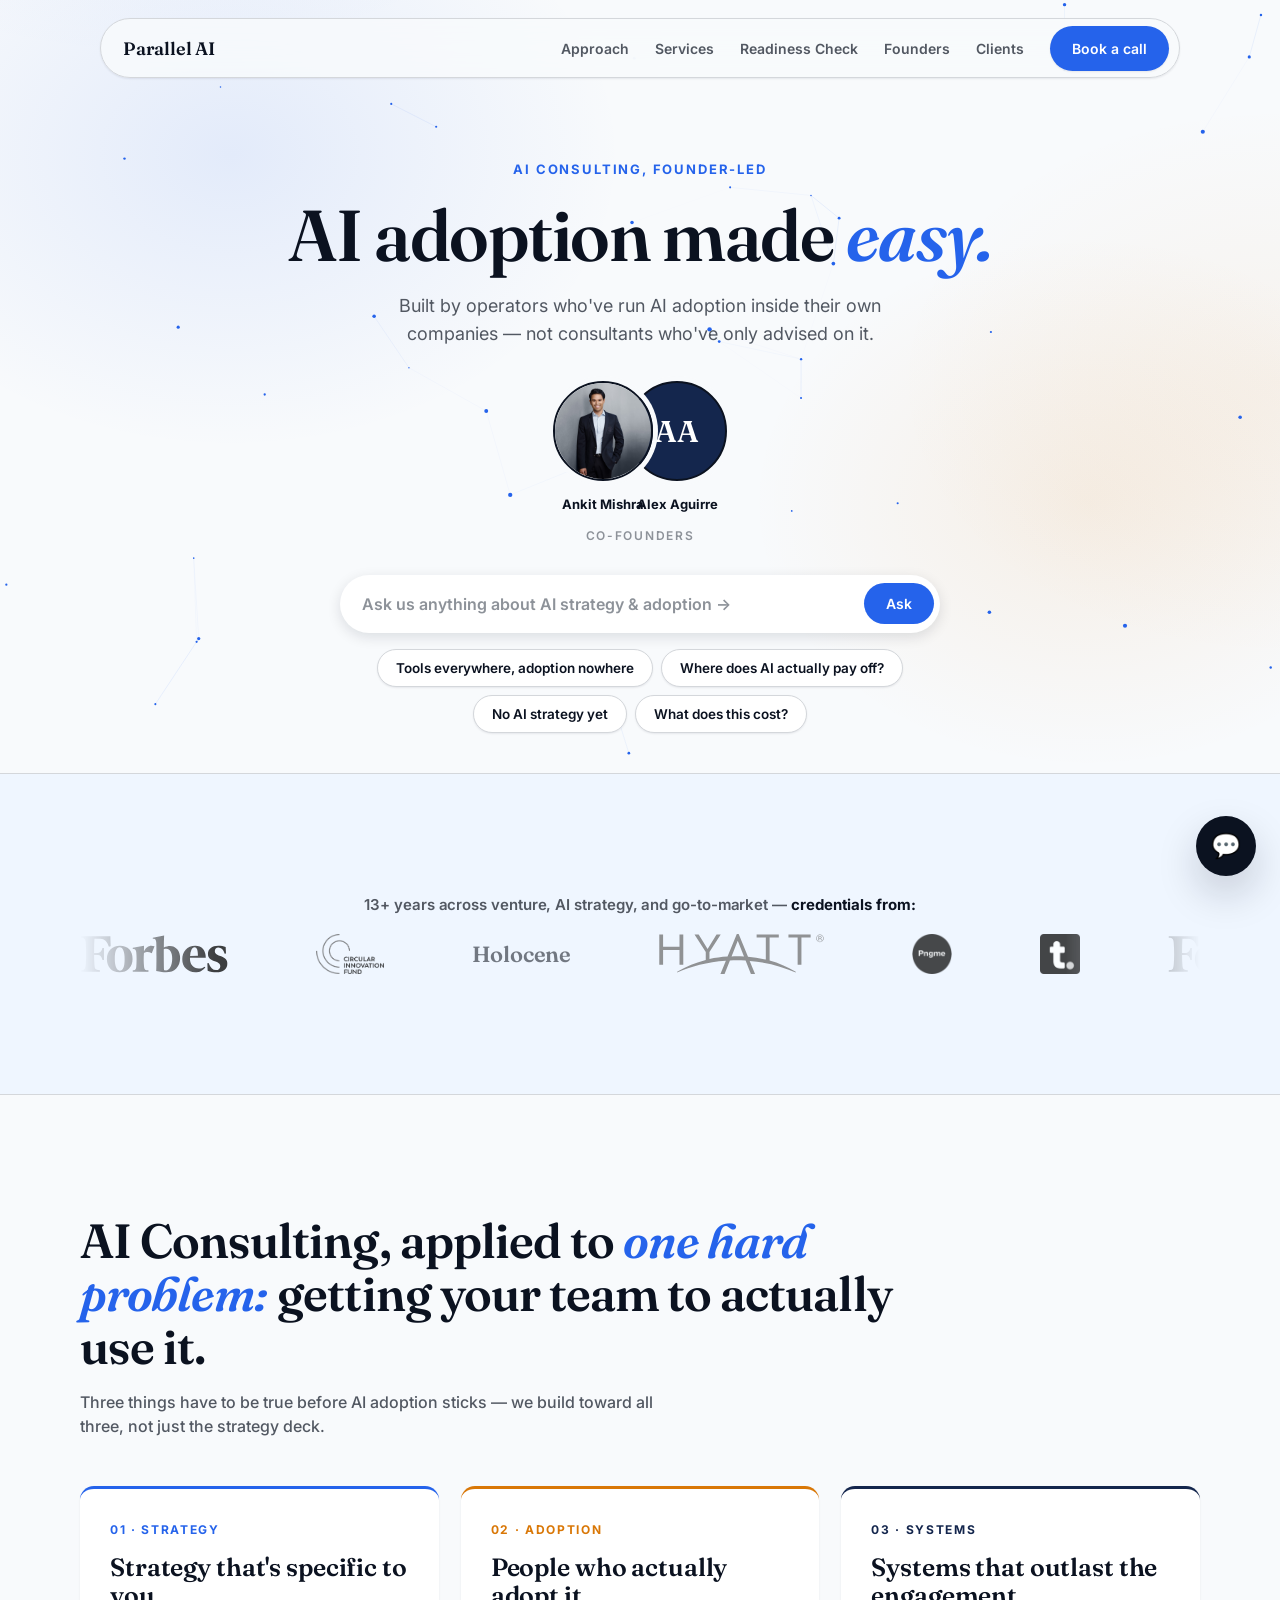
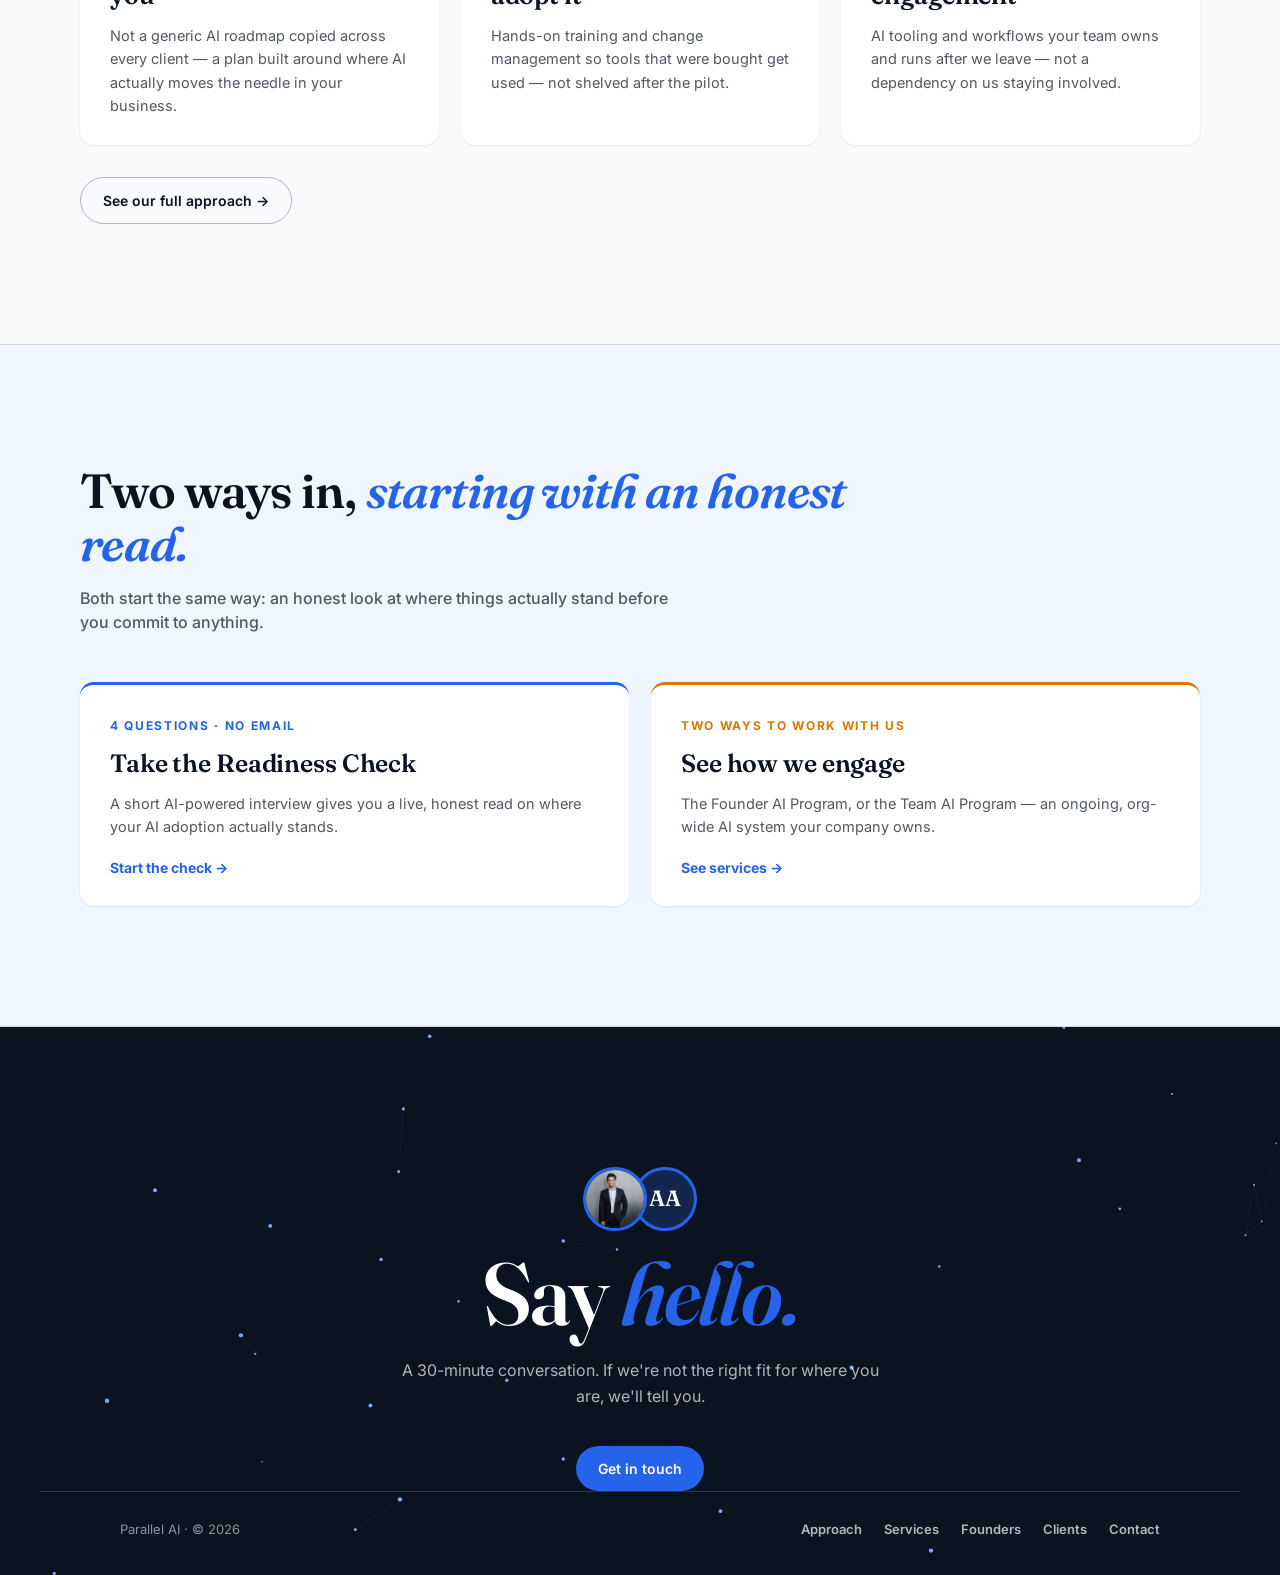
==== commit bbe7b393: "Pre-share cleanup: soften Alex's placeholder, fix naming collision, new headline Ran a full QA sweep" ====
--- a/index.html
+++ b/index.html
@@ -33,7 +33,7 @@
   <canvas id="field" aria-hidden="true"></canvas>
   <div class="hero-inner">
     <p class="eyebrow reveal">AI Consulting, Founder-Led</p>
-    <h1 class="display reveal">AI adoption is a <em>leadership</em> problem.</h1>
+    <h1 class="display reveal">AI adoption made <em>easy.</em></h1>
     <p class="hero-sub reveal">Built by operators who've run AI adoption inside their own companies — not consultants who've only advised on it.</p>
     <div class="sig-lockup reveal">
       <div class="sig-faces">
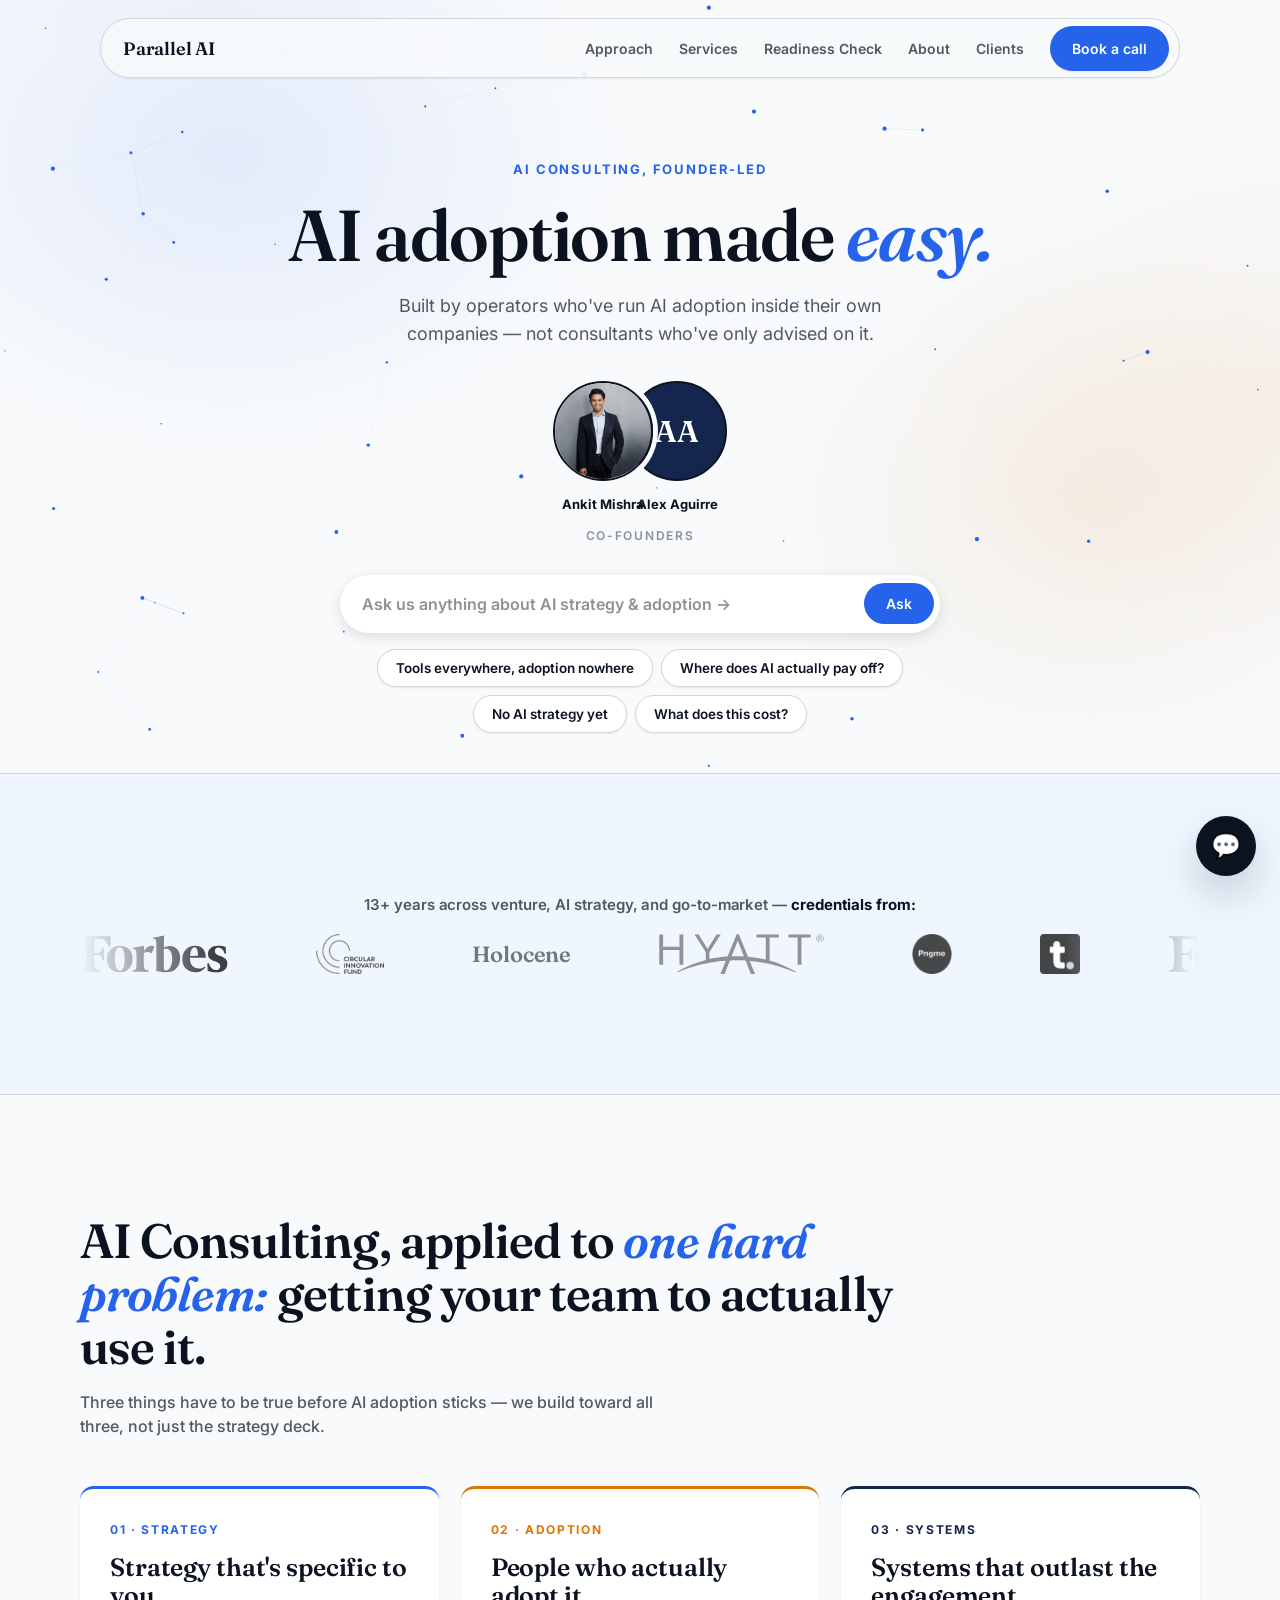
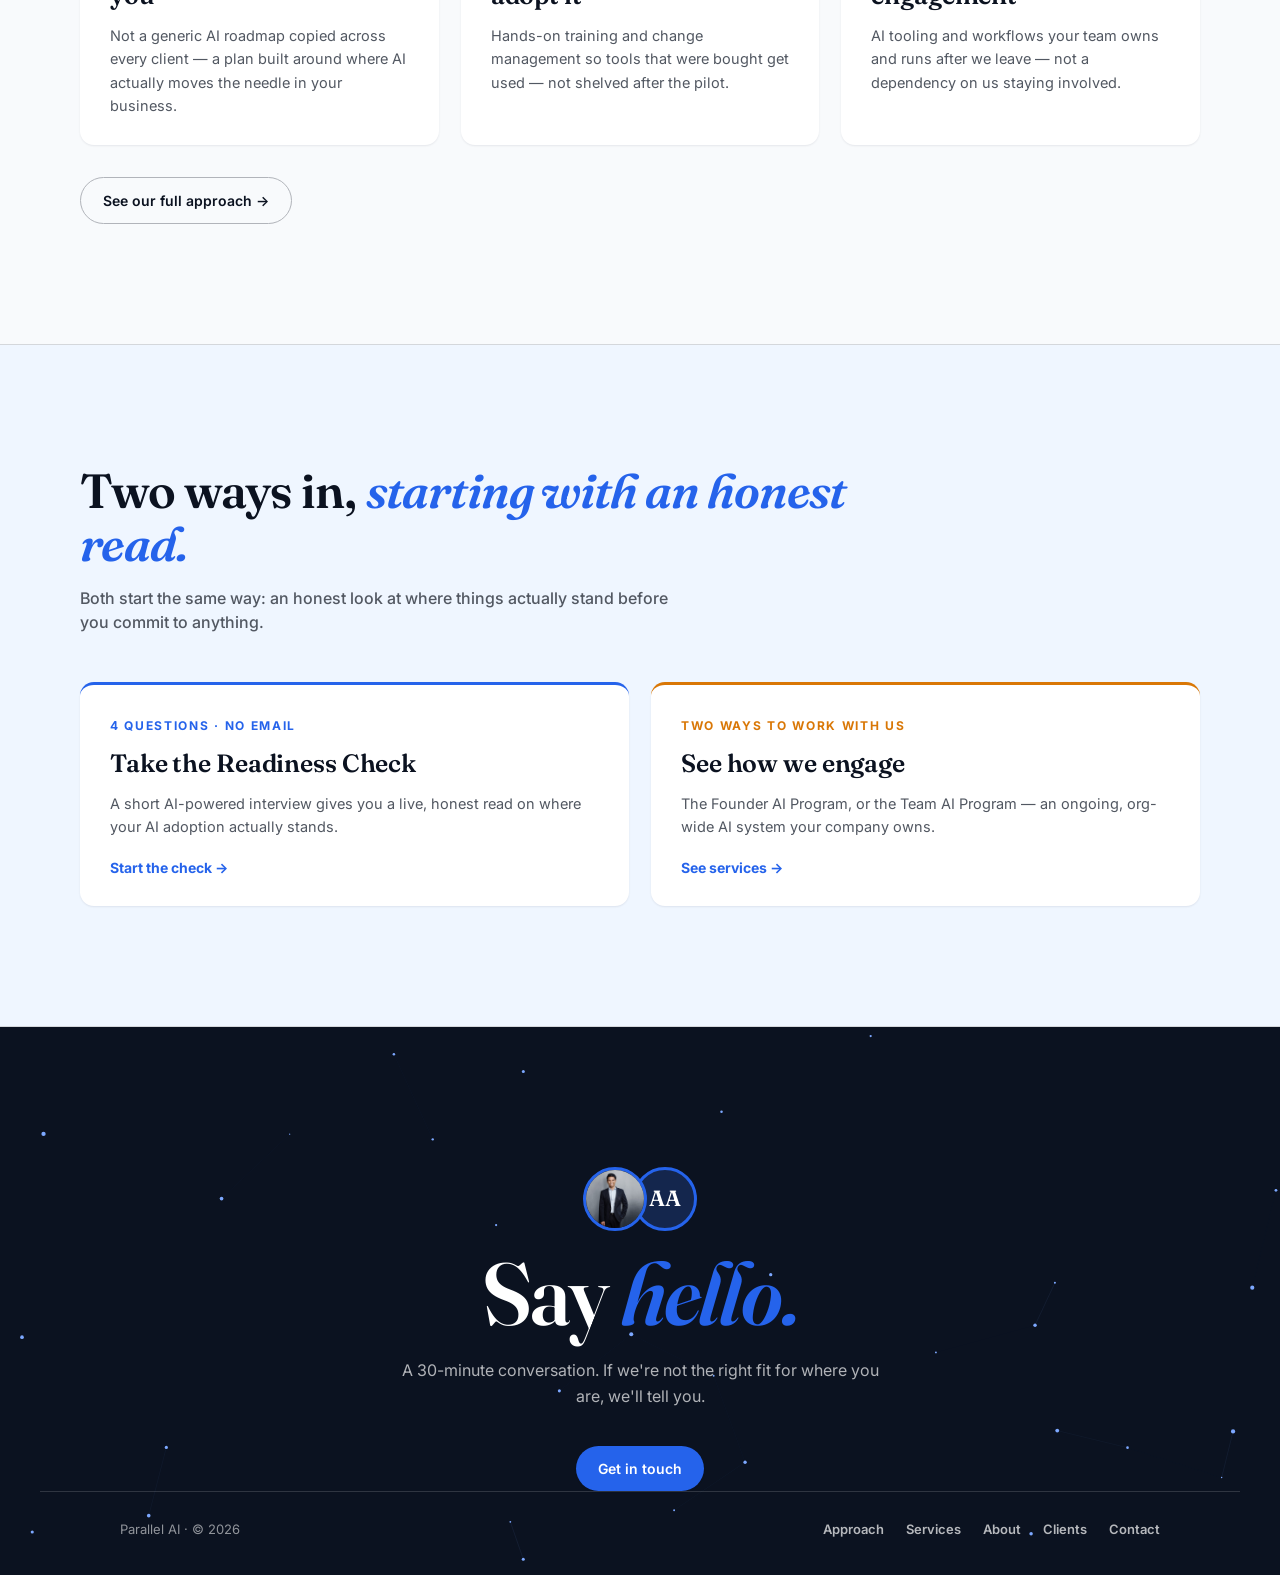
==== commit 2bdc3d6e: "Relabel Founders nav link to About Kept the URL as founders.html (no link migration), just changed t" ====
--- a/index.html
+++ b/index.html
@@ -21,7 +21,7 @@
       <a class="navlink" href="approach.html">Approach</a>
       <a class="navlink" href="services.html">Services</a>
       <a class="navlink" href="readiness.html">Readiness Check</a>
-      <a class="navlink" href="founders.html">Founders</a>
+      <a class="navlink" href="founders.html">About</a>
       <a class="navlink" href="clients.html">Clients</a>
       <a href="contact.html" class="btn btn-primary">Book a call</a>
     </div>
@@ -144,7 +144,7 @@
     <div class="foot">
       <span>Parallel AI · © 2026</span>
       <div class="foot-links">
-        <a href="approach.html">Approach</a><a href="services.html">Services</a><a href="founders.html">Founders</a><a href="clients.html">Clients</a><a href="contact.html">Contact</a>
+        <a href="approach.html">Approach</a><a href="services.html">Services</a><a href="founders.html">About</a><a href="clients.html">Clients</a><a href="contact.html">Contact</a>
       </div>
     </div>
   </div>
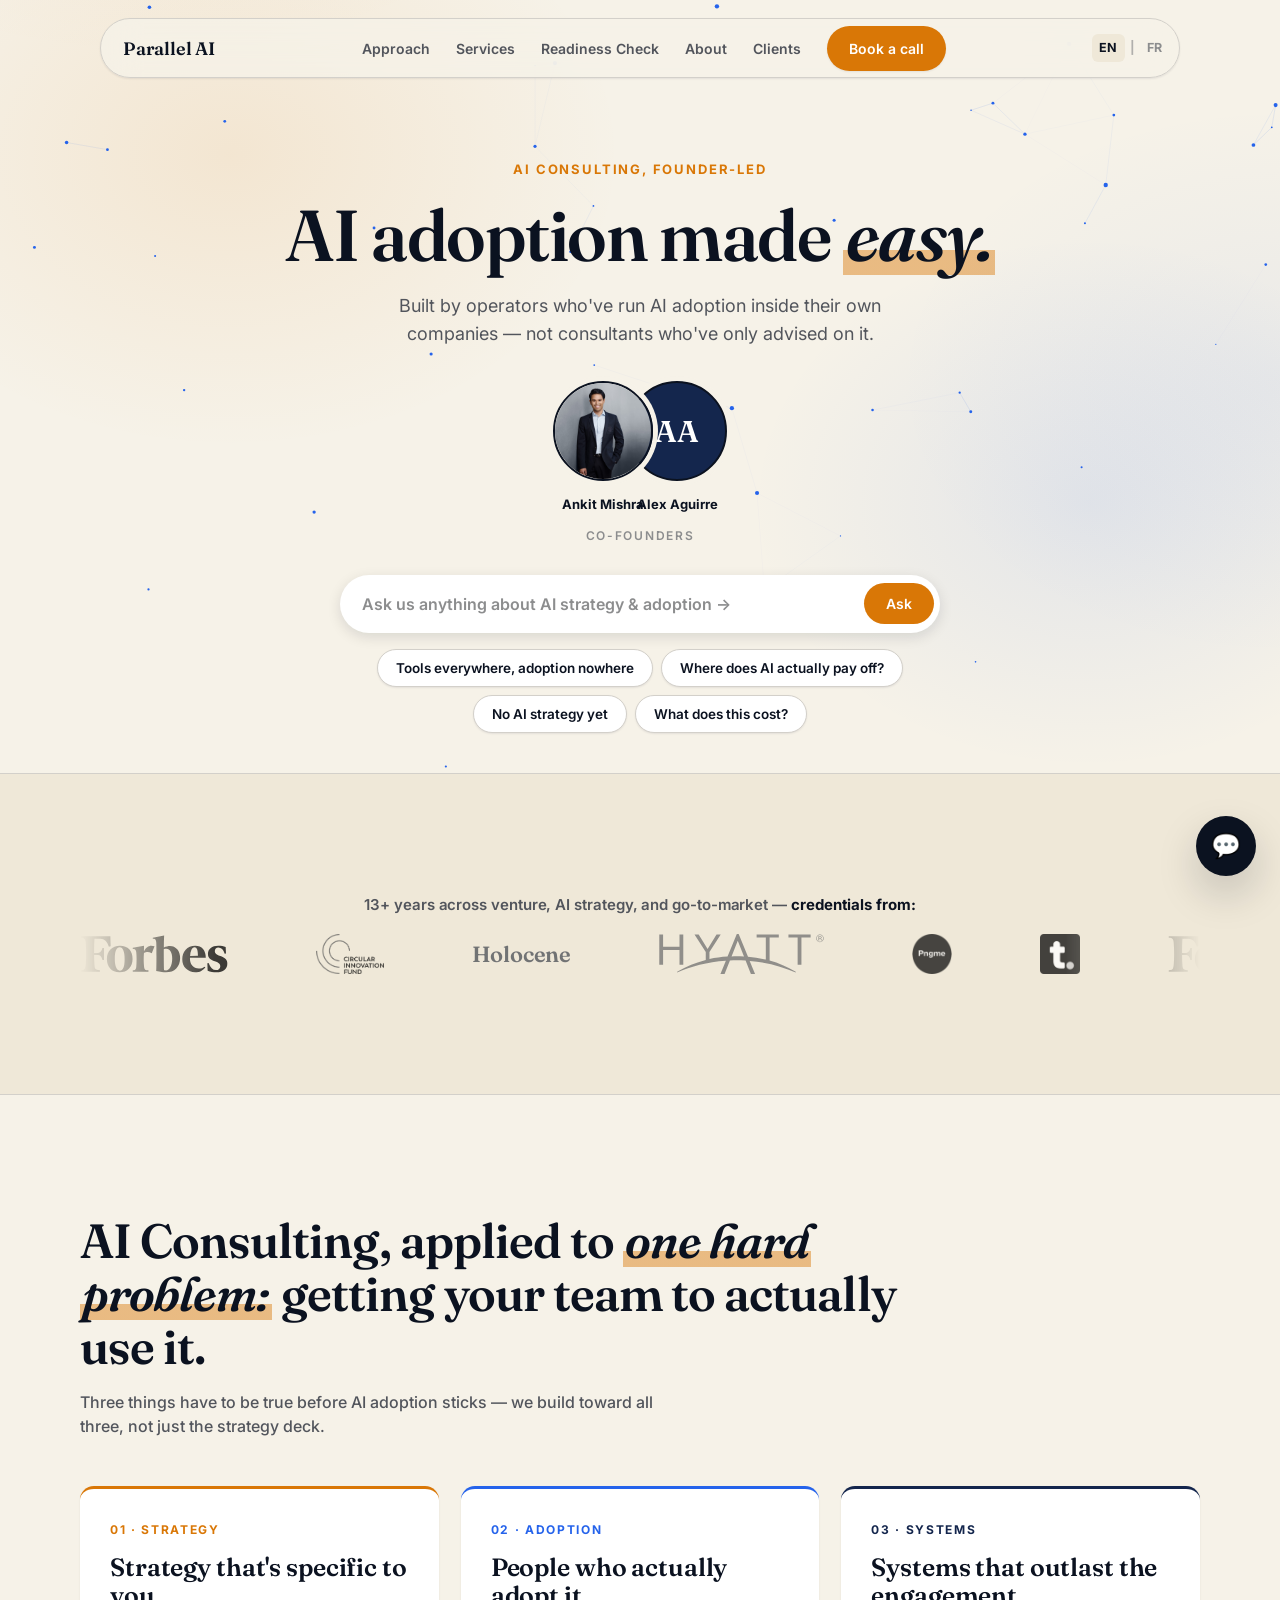
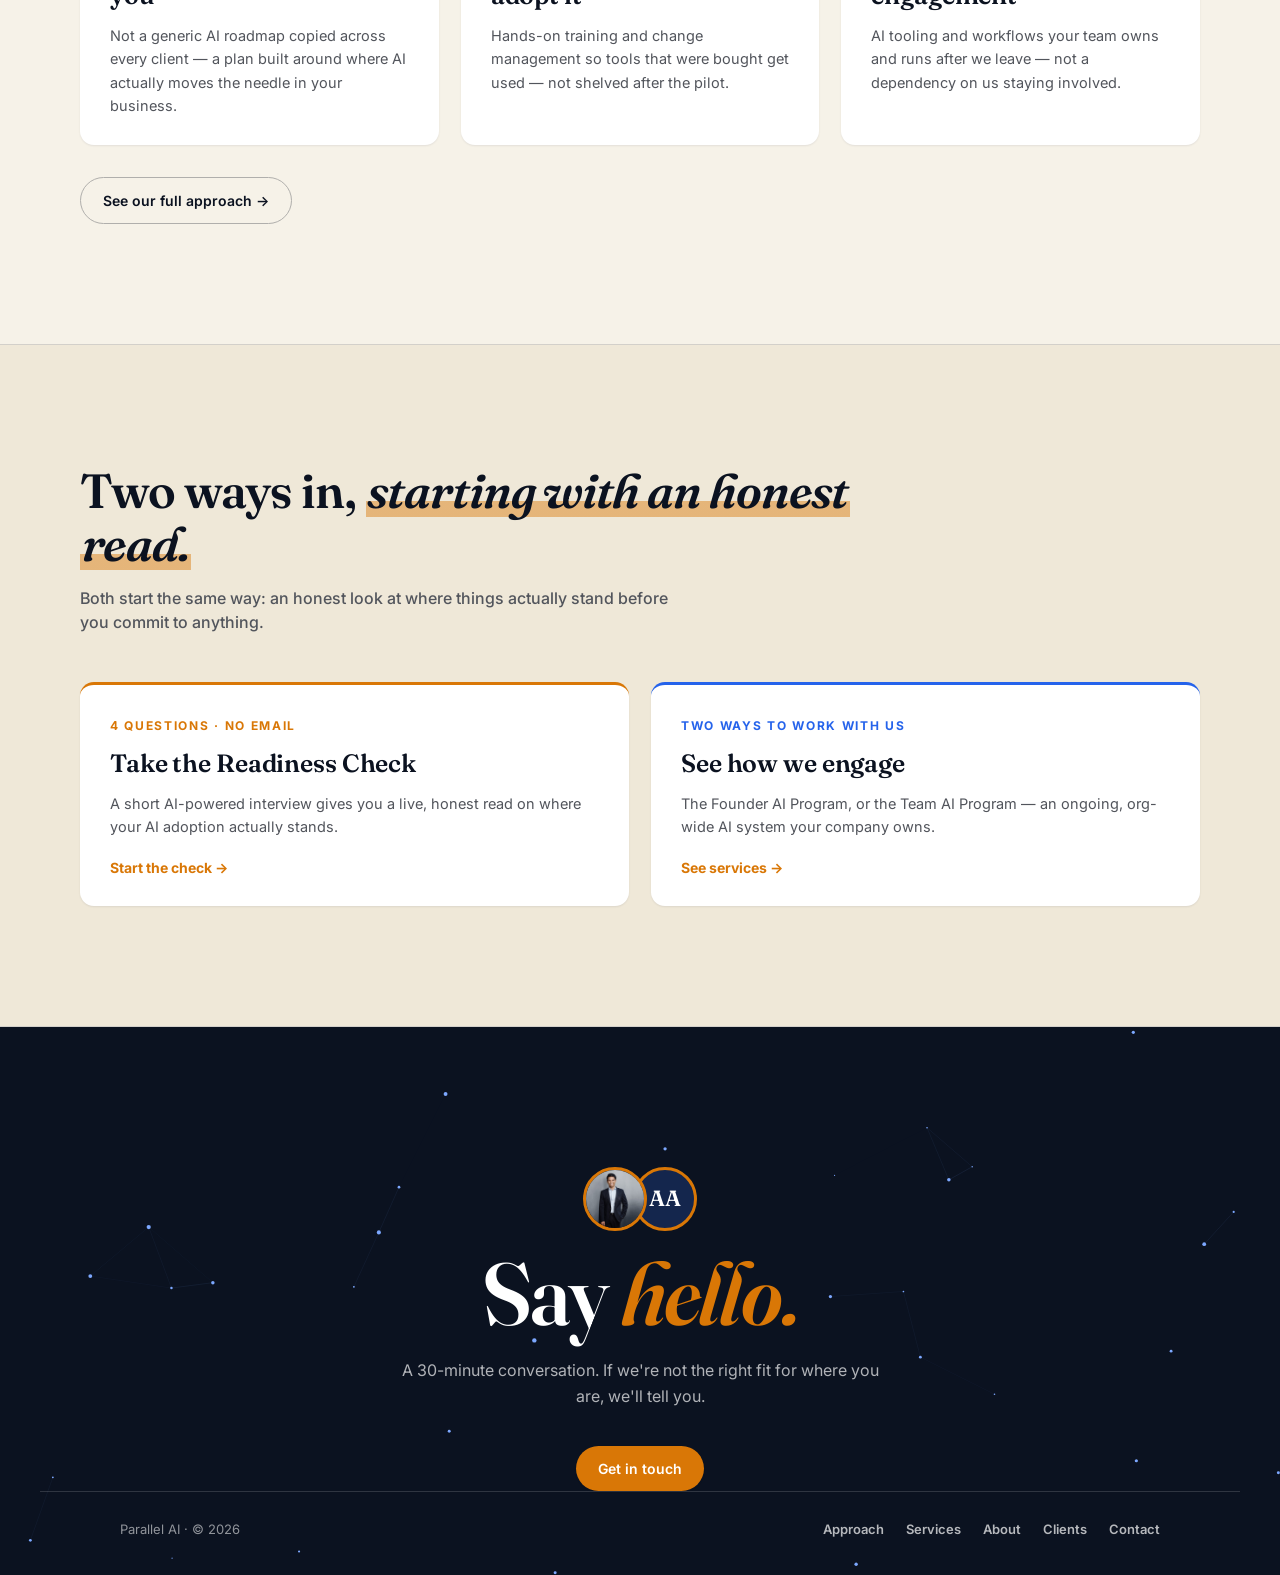
==== commit 8f19efd1: "Add French/English bilingual toggle across the site Sibling -fr.html page for every route, a shared " ====
--- a/index.html
+++ b/index.html
@@ -25,6 +25,7 @@
       <a class="navlink" href="clients.html">Clients</a>
       <a href="contact.html" class="btn btn-primary">Book a call</a>
     </div>
+    <div class="lang-toggle"><a href="index.html" class="active">EN</a><span>|</span><a href="index-fr.html">FR</a></div>
     <button class="hamburger" id="hamburger" aria-label="Menu"></button>
   </div>
 </nav>
--- a/assets/styles.css
+++ b/assets/styles.css
@@ -1,17 +1,33 @@
 /* ==========================================================================
    Parallel AI — shared design system
+
+   v2 palette (warmed up toward a more "natural" feel — bosio.digital was
+   the reference point for the warmth/highlight *idea*, not the exact
+   values: ink/paper/highlighter-mark as a family of moves, not a hex-for-
+   hex copy of their cream/black/yellow. Parallel AI keeps its own values
+   throughout):
+     - --background/--surface moved from a cool pale-blue-white to a warm
+       paper tone — the single biggest lever for "natural vs. corporate SaaS."
+     - --accent is now amber (was electric blue) — amber is the primary
+       highlight/CTA color site-wide: buttons, the headline highlighter-mark
+       under emphasized words, progress dots, badges.
+     - --link (was named --annotation) carries the demoted blue — still
+       present as a secondary accent (the 2nd color in card-grid rotations),
+       just no longer the loudest color on the page.
+     - --secondary (dark navy) is unchanged — still used for dark surfaces,
+       avatar-initial backgrounds, and the 3rd rotation color.
    Spacing/layout convention (--pad-h / --section-py / --max-w responsive
    token pattern) modeled on sophrosynesystems.org's Section/Container
-   approach; palette/type is Parallel AI's own (navy/electric-blue, Fraunces+Inter).
+   approach — unchanged, bosio's own spacing scale is already close to this.
    ========================================================================== */
 
 :root {
   --primary: #0B1220;
   --secondary: #14264D;
-  --background: #F8FAFC;
-  --accent: #2563EB;
-  --surface: #EFF6FF;
-  --annotation: #D97706;
+  --background: #F6F2E8;
+  --accent: #D97706;
+  --surface: #EFE8D8;
+  --link: #2563EB;
   --ink: #0B1220;
   --ink-soft: color-mix(in srgb, var(--ink) 70%, var(--background));
   --ink-muted: color-mix(in srgb, var(--ink) 45%, var(--background));
@@ -39,16 +55,16 @@
 body { font-family: var(--font-body); color: var(--ink); line-height: 1.5; overflow-x: hidden;
   background:
     radial-gradient(720px 480px at 12% -8%, color-mix(in srgb, var(--accent) 7%, transparent), transparent 65%),
-    radial-gradient(640px 460px at 100% 12%, color-mix(in srgb, var(--annotation) 6%, transparent), transparent 60%),
+    radial-gradient(640px 460px at 100% 12%, color-mix(in srgb, var(--link) 6%, transparent), transparent 60%),
     var(--background);
 }
 img { max-width: 100%; display: block; }
 a { color: inherit; text-decoration: none; }
 button { font-family: inherit; cursor: pointer; }
 
-/* amber highlighter accent — used sparingly for warmth against the blue system */
-.hl { background: color-mix(in srgb, var(--annotation) 22%, transparent); padding: 0 .12em; border-radius: 3px; }
-.bg-dark .hl { background: color-mix(in srgb, var(--annotation) 34%, transparent); }
+/* amber highlighter-mark utility */
+.hl { background: color-mix(in srgb, var(--accent) 30%, transparent); padding: 0 .12em; border-radius: 3px; }
+.bg-dark .hl { background: color-mix(in srgb, var(--accent) 42%, transparent); }
 
 .wrap { max-width: var(--max-w); margin: 0 auto; }
 .section { padding: var(--section-py) var(--pad-h); position: relative; }
@@ -67,12 +83,17 @@
 
 /* ---------- type ---------- */
 .eyebrow { font-size: 13px; letter-spacing: .14em; text-transform: uppercase; font-weight: 700; color: var(--accent); margin-bottom: 18px; }
-.bg-dark .eyebrow { color: #7DA8FF; }
+.bg-dark .eyebrow { color: #FBBF24; }
 h1.display, h2.display { font-family: var(--font-display); font-weight: 600; letter-spacing: -0.02em; color: var(--primary); }
 .bg-dark h1.display, .bg-dark h2.display { color: #fff; }
 h1.display { font-size: clamp(38px, 6vw, 72px); line-height: 1.03; }
 h2.display { font-size: clamp(30px, 4vw, 48px); line-height: 1.1; max-width: 820px; }
-.display em { font-style: italic; color: var(--accent); }
+.display em {
+  font-style: italic; color: var(--ink); position: relative; padding: 0 .04em;
+  background: linear-gradient(to top, transparent 0.06em, color-mix(in srgb, var(--accent) 45%, transparent) 0.06em, color-mix(in srgb, var(--accent) 45%, transparent) 0.4em, transparent 0.4em);
+  box-decoration-break: clone; -webkit-box-decoration-break: clone;
+}
+.bg-dark .display em { color: #fff; }
 .ch-sub { margin-top: 16px; font-size: 16px; color: var(--ink-soft); max-width: 600px; font-weight: 500; }
 .bg-dark .ch-sub { color: rgba(255,255,255,0.7); }
 .hero-sub { font-size: 18px; color: var(--ink-soft); max-width: 560px; margin: 20px auto 0; line-height: 1.6; }
@@ -88,6 +109,11 @@
 .nav-links { display: flex; align-items: center; gap: 26px; }
 .nav-links a.navlink { font-size: 14px; font-weight: 600; color: var(--ink-soft); transition: color .15s; }
 .nav-links a.navlink:hover, .nav-links a.navlink.active { color: var(--primary); }
+.lang-toggle { display: flex; align-items: center; gap: 5px; font-family: var(--font-body); font-size: 12.5px; font-weight: 700; flex-shrink: 0; }
+.lang-toggle a { padding: 5px 7px; border-radius: 6px; color: var(--ink-muted); letter-spacing: .02em; }
+.lang-toggle a:hover { color: var(--primary); }
+.lang-toggle a.active { color: var(--primary); background: var(--surface); cursor: default; }
+.lang-toggle span { color: var(--line-strong); }
 .btn { display: inline-flex; align-items: center; gap: 8px; font-weight: 600; font-size: 14px; padding: 12px 22px; border-radius: var(--r-pill); transition: all .15s var(--ease); border: none; cursor: pointer; font-family: var(--font-body); }
 .btn-primary { background: var(--accent); color: #fff; box-shadow: var(--shadow-sm); }
 .btn-primary:hover { transform: translateY(-1px); background: var(--secondary); box-shadow: var(--shadow-md); }
@@ -114,7 +140,7 @@
 .hero-frame::before { content: ''; position: absolute; inset: 0; z-index: 0; pointer-events: none;
   background:
     radial-gradient(560px 420px at 18% 20%, color-mix(in srgb, var(--accent) 10%, transparent), transparent 70%),
-    radial-gradient(480px 380px at 85% 65%, color-mix(in srgb, var(--annotation) 9%, transparent), transparent 70%); }
+    radial-gradient(480px 380px at 85% 65%, color-mix(in srgb, var(--link) 9%, transparent), transparent 70%); }
 #field { position: absolute; inset: 0; width: 100%; height: 100%; z-index: 0; }
 .hero-inner { position: relative; z-index: 1; display: flex; flex-direction: column; align-items: center; text-align: center; max-width: var(--max-w); margin: 0 auto; }
 
@@ -165,8 +191,8 @@
 .card .card-link { font-size: 14px; font-weight: 700; color: var(--accent); margin-top: 4px; }
 .card .card-link:hover { color: var(--secondary); }
 /* rotate the accent color across repeating card grids so it isn't uniformly blue */
-.grid-3 .card:nth-of-type(3n+2), .grid-2 .card:nth-of-type(2n) { border-top-color: var(--annotation); }
-.grid-3 .card:nth-of-type(3n+2) .k, .grid-2 .card:nth-of-type(2n) .k { color: var(--annotation); }
+.grid-3 .card:nth-of-type(3n+2), .grid-2 .card:nth-of-type(2n) { border-top-color: var(--link); }
+.grid-3 .card:nth-of-type(3n+2) .k, .grid-2 .card:nth-of-type(2n) .k { color: var(--link); }
 .grid-3 .card:nth-of-type(3n) { border-top-color: var(--secondary); }
 .grid-3 .card:nth-of-type(3n) .k { color: var(--secondary); }
 @media (max-width: 900px) { .grid-3 { grid-template-columns: 1fr; } }
@@ -180,8 +206,8 @@
 .step .step-n { font-family: var(--font-display); font-weight: 600; font-size: 30px; color: color-mix(in srgb, var(--accent) 30%, transparent); margin-bottom: 10px; }
 .step h3 { font-family: var(--font-display); font-weight: 600; font-size: 19px; color: var(--primary); margin-bottom: 8px; }
 .step p { font-size: 14px; color: var(--ink-soft); line-height: 1.55; }
-.grid-4 .step:nth-of-type(4n+2) { border-top-color: var(--annotation); }
-.grid-4 .step:nth-of-type(4n+2) .step-n { color: color-mix(in srgb, var(--annotation) 35%, transparent); }
+.grid-4 .step:nth-of-type(4n+2) { border-top-color: var(--link); }
+.grid-4 .step:nth-of-type(4n+2) .step-n { color: color-mix(in srgb, var(--link) 35%, transparent); }
 .grid-4 .step:nth-of-type(4n+3) { border-top-color: var(--secondary); }
 .grid-4 .step:nth-of-type(4n+3) .step-n { color: color-mix(in srgb, var(--secondary) 35%, transparent); }
 .grid-4 .step:nth-of-type(4n) { border-top-color: var(--accent); }
@@ -213,7 +239,7 @@
 .capability h4 { font-size: 15.5px; font-weight: 700; color: var(--primary); margin-bottom: 6px; line-height: 1.3; }
 .capability p { font-size: 13.5px; color: var(--ink-soft); line-height: 1.5; }
 /* rotate icon tint across the 5 capabilities: blue, amber, navy, blue, amber */
-.capability:nth-of-type(3n+2) .icon { background: color-mix(in srgb, var(--annotation) 14%, white); color: var(--annotation); }
+.capability:nth-of-type(3n+2) .icon { background: color-mix(in srgb, var(--link) 14%, white); color: var(--link); }
 .capability:nth-of-type(3n) .icon { background: color-mix(in srgb, var(--secondary) 12%, white); color: var(--secondary); }
 @media (max-width: 900px) { .capabilities { grid-template-columns: repeat(2, 1fr); } }
 @media (max-width: 560px) { .capabilities { grid-template-columns: 1fr; } }
@@ -227,7 +253,7 @@
 .iv-surface { background: var(--surface); border-radius: var(--r-lg); padding: 24px; box-shadow: var(--shadow-sm); }
 .iv-head { display: flex; align-items: center; gap: 12px; border-bottom: 1px solid var(--line); padding-bottom: 16px; margin-bottom: 18px; }
 .iv-head .dot { width: 8px; height: 8px; border-radius: 50%; background: var(--accent); animation: pulse 2.2s ease-in-out infinite; flex-shrink: 0; }
-@keyframes pulse { 0%,100% { box-shadow: 0 0 0 0 rgba(37,99,235,.5); } 50% { box-shadow: 0 0 0 6px rgba(37,99,235,0); } }
+@keyframes pulse { 0%,100% { box-shadow: 0 0 0 0 rgba(217,119,6,.5); } 50% { box-shadow: 0 0 0 6px rgba(217,119,6,0); } }
 .iv-head .who { font-size: 14px; font-weight: 700; color: var(--primary); }
 .iv-head .who span { display: block; font-size: 12px; font-weight: 600; color: var(--ink-muted); letter-spacing: .06em; text-transform: uppercase; margin-top: 2px; }
 .iv-q { font-size: 17px; font-weight: 600; color: var(--primary); line-height: 1.5; margin-bottom: 18px; }
@@ -257,7 +283,7 @@
 .offer:hover { transform: translateY(-4px); box-shadow: var(--shadow-md); }
 .offer.lead { background: var(--primary); color: #fff; }
 .offer .o-step { font-size: 13px; font-weight: 700; color: var(--accent); text-transform: uppercase; letter-spacing: .1em; }
-.offer.lead .o-step { color: #7DA8FF; }
+.offer.lead .o-step { color: #FBBF24; }
 .offer h3 { font-family: var(--font-display); font-weight: 600; font-size: clamp(24px, 2.6vw, 32px); letter-spacing: -0.01em; color: var(--primary); }
 .offer.lead h3 { color: #fff; }
 .offer .o-tag { font-weight: 700; font-size: 18px; color: var(--ink-soft); }
@@ -280,8 +306,8 @@
 .tier-box .tb-k { font-size: 12px; letter-spacing: .12em; text-transform: uppercase; color: rgba(255,255,255,0.5); font-weight: 700; }
 .tier-box h3 { font-family: var(--font-display); font-weight: 600; font-size: 20px; color: #fff; margin: 4px 0; }
 .tier-box p { color: rgba(255,255,255,0.65); font-size: 14.5px; line-height: 1.6; }
-.tier-box.t3 { background: rgba(37,99,235,0.14); border-color: var(--accent); }
-.tier-box.t3 .tb-k { color: #7DA8FF; }
+.tier-box.t3 { background: rgba(217,119,6,0.14); border-color: var(--accent); }
+.tier-box.t3 .tb-k { color: #FBBF24; }
 @media (max-width: 860px) { .pg-grid3 { grid-template-columns: 1fr; } }
 
 /* ---------- letter / founders ---------- */
@@ -297,7 +323,7 @@
 .fp img, .fp .initials-lg { width: 100%; aspect-ratio: 4/5; object-fit: cover; border-radius: var(--r-lg); box-shadow: var(--shadow-md); }
 .fp .initials-lg { display: flex; align-items: center; justify-content: center; background: var(--secondary); color: #fff; font-family: var(--font-display); font-weight: 600; font-size: 40px; }
 .fp .cap { font-size: 13px; font-weight: 700; color: var(--ink-soft); text-align: center; margin-top: 10px; }
-.placeholder-note { display: inline-block; margin-top: 8px; font-size: 12px; color: var(--annotation); border: 1px dashed var(--annotation); border-radius: var(--r-md); padding: 5px 10px; }
+.placeholder-note { display: inline-block; margin-top: 8px; font-size: 12px; color: var(--link); border: 1px dashed var(--link); border-radius: var(--r-md); padding: 5px 10px; }
 @media (max-width: 860px) { .letter-grid { grid-template-columns: 1fr; gap: 44px; } }
 
 /* founder bio cards (used on founders.html) */
@@ -320,12 +346,12 @@
 .timeline-step:first-child .timeline-rail::before { top: 16px; }
 .timeline-step:last-child .timeline-rail::before { bottom: calc(100% - 16px); }
 .timeline-dot { position: absolute; left: 50%; top: 16px; transform: translate(-50%, -50%); width: 14px; height: 14px; border-radius: 50%; background: var(--accent); box-shadow: 0 0 0 5px var(--background), 0 1px 3px rgba(11,18,32,.2); }
-.timeline-step:nth-child(2) .timeline-dot { background: var(--annotation); }
+.timeline-step:nth-child(2) .timeline-dot { background: var(--link); }
 .timeline-step:nth-child(3) .timeline-dot { background: var(--secondary); }
 .timeline-card { background: #fff; border-radius: var(--r-lg); padding: 22px 24px 24px; margin: 0 0 22px; box-shadow: var(--shadow-sm); }
 .timeline-step:last-child .timeline-card { margin-bottom: 0; }
 .timeline-era { display: inline-block; font-size: 11px; font-weight: 700; letter-spacing: .12em; text-transform: uppercase; color: var(--accent); margin-bottom: 6px; }
-.timeline-step:nth-child(2) .timeline-era { color: var(--annotation); }
+.timeline-step:nth-child(2) .timeline-era { color: var(--link); }
 .timeline-step:nth-child(3) .timeline-era { color: var(--secondary); }
 .timeline-card h3 { font-family: var(--font-display); font-weight: 600; font-size: 19px; letter-spacing: -0.005em; color: var(--primary); margin-bottom: 8px; line-height: 1.25; }
 .timeline-card p { font-size: 14.5px; color: var(--ink-soft); line-height: 1.6; }
@@ -341,7 +367,7 @@
 .art { background: #fff; border-radius: var(--r-lg); overflow: hidden; box-shadow: var(--shadow-sm); transition: transform .2s var(--ease), box-shadow .2s var(--ease); display: flex; flex-direction: column; }
 .art:hover { transform: translateY(-4px); box-shadow: var(--shadow-md); }
 .a-cover { height: 8px; background: var(--accent); }
-.a-cover.m2 { background: var(--annotation); }
+.a-cover.m2 { background: var(--link); }
 .a-cover.m3 { background: var(--secondary); }
 .a-body { padding: 24px 26px 26px; display: flex; flex-direction: column; gap: 12px; flex: 1; }
 .a-chip { font-size: 12px; font-weight: 700; text-transform: uppercase; letter-spacing: .1em; color: var(--accent); }
@@ -355,7 +381,7 @@
 .trust-card { background: #fff; border-radius: var(--r-lg); padding: 28px; box-shadow: var(--shadow-sm); border-top: 3px solid var(--accent); }
 .trust-card h4 { font-family: var(--font-display); font-weight: 600; font-size: 19px; color: var(--primary); margin-bottom: 10px; }
 .trust-card p { font-size: 14.5px; color: var(--ink-soft); line-height: 1.6; }
-.trust-grid .trust-card:nth-of-type(2) { border-top-color: var(--annotation); }
+.trust-grid .trust-card:nth-of-type(2) { border-top-color: var(--link); }
 .trust-grid .trust-card:nth-of-type(3) { border-top-color: var(--secondary); }
 @media (max-width: 900px) { .trust-grid { grid-template-columns: 1fr; } }
 
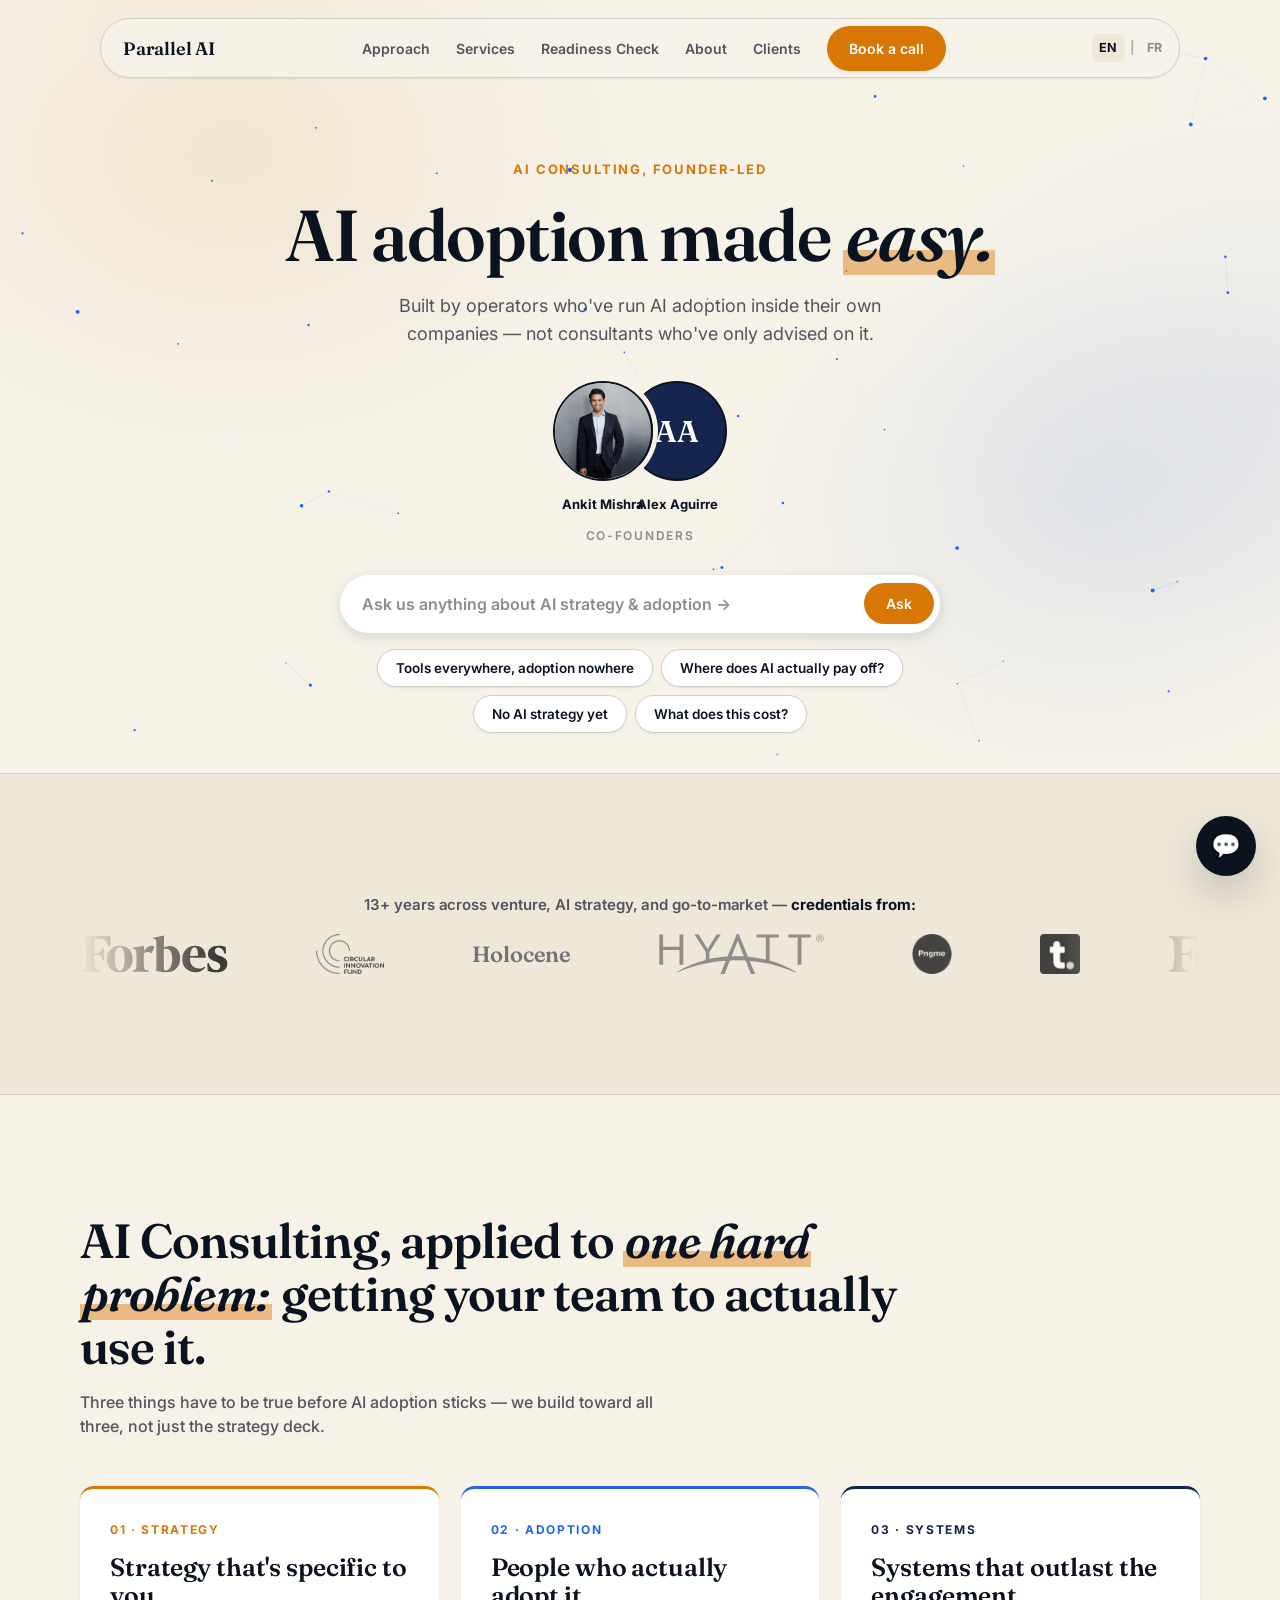
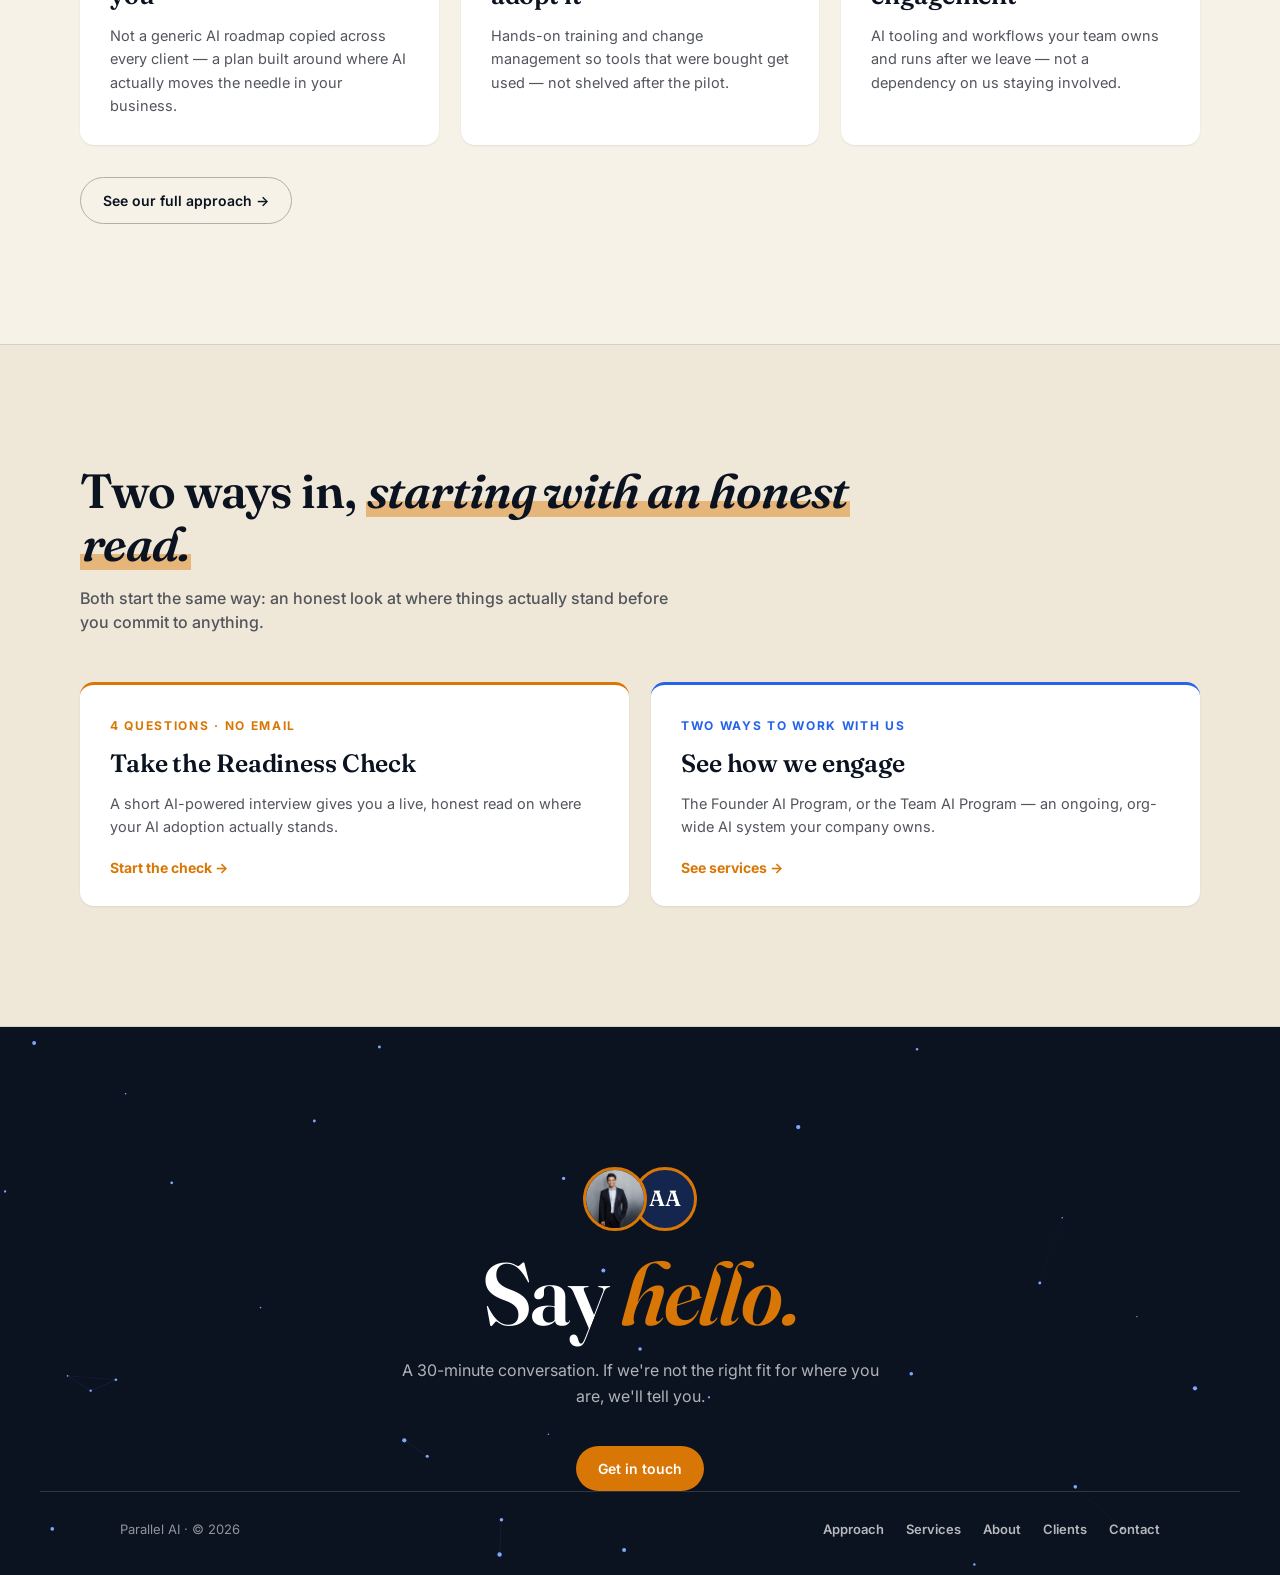
==== commit 1b7990af: "Point the nav "Book a call" CTA at the real booking calendar Replaces the internal contact.html anch" ====
--- a/index.html
+++ b/index.html
@@ -23,7 +23,7 @@
       <a class="navlink" href="readiness.html">Readiness Check</a>
       <a class="navlink" href="founders.html">About</a>
       <a class="navlink" href="clients.html">Clients</a>
-      <a href="contact.html" class="btn btn-primary">Book a call</a>
+      <a href="https://calendar.app.google/e9p5NZZGJtZzqpzv5" class="btn btn-primary" target="_blank" rel="noopener">Book a call</a>
     </div>
     <div class="lang-toggle"><a href="index.html" class="active">EN</a><span>|</span><a href="index-fr.html">FR</a></div>
     <button class="hamburger" id="hamburger" aria-label="Menu"></button>
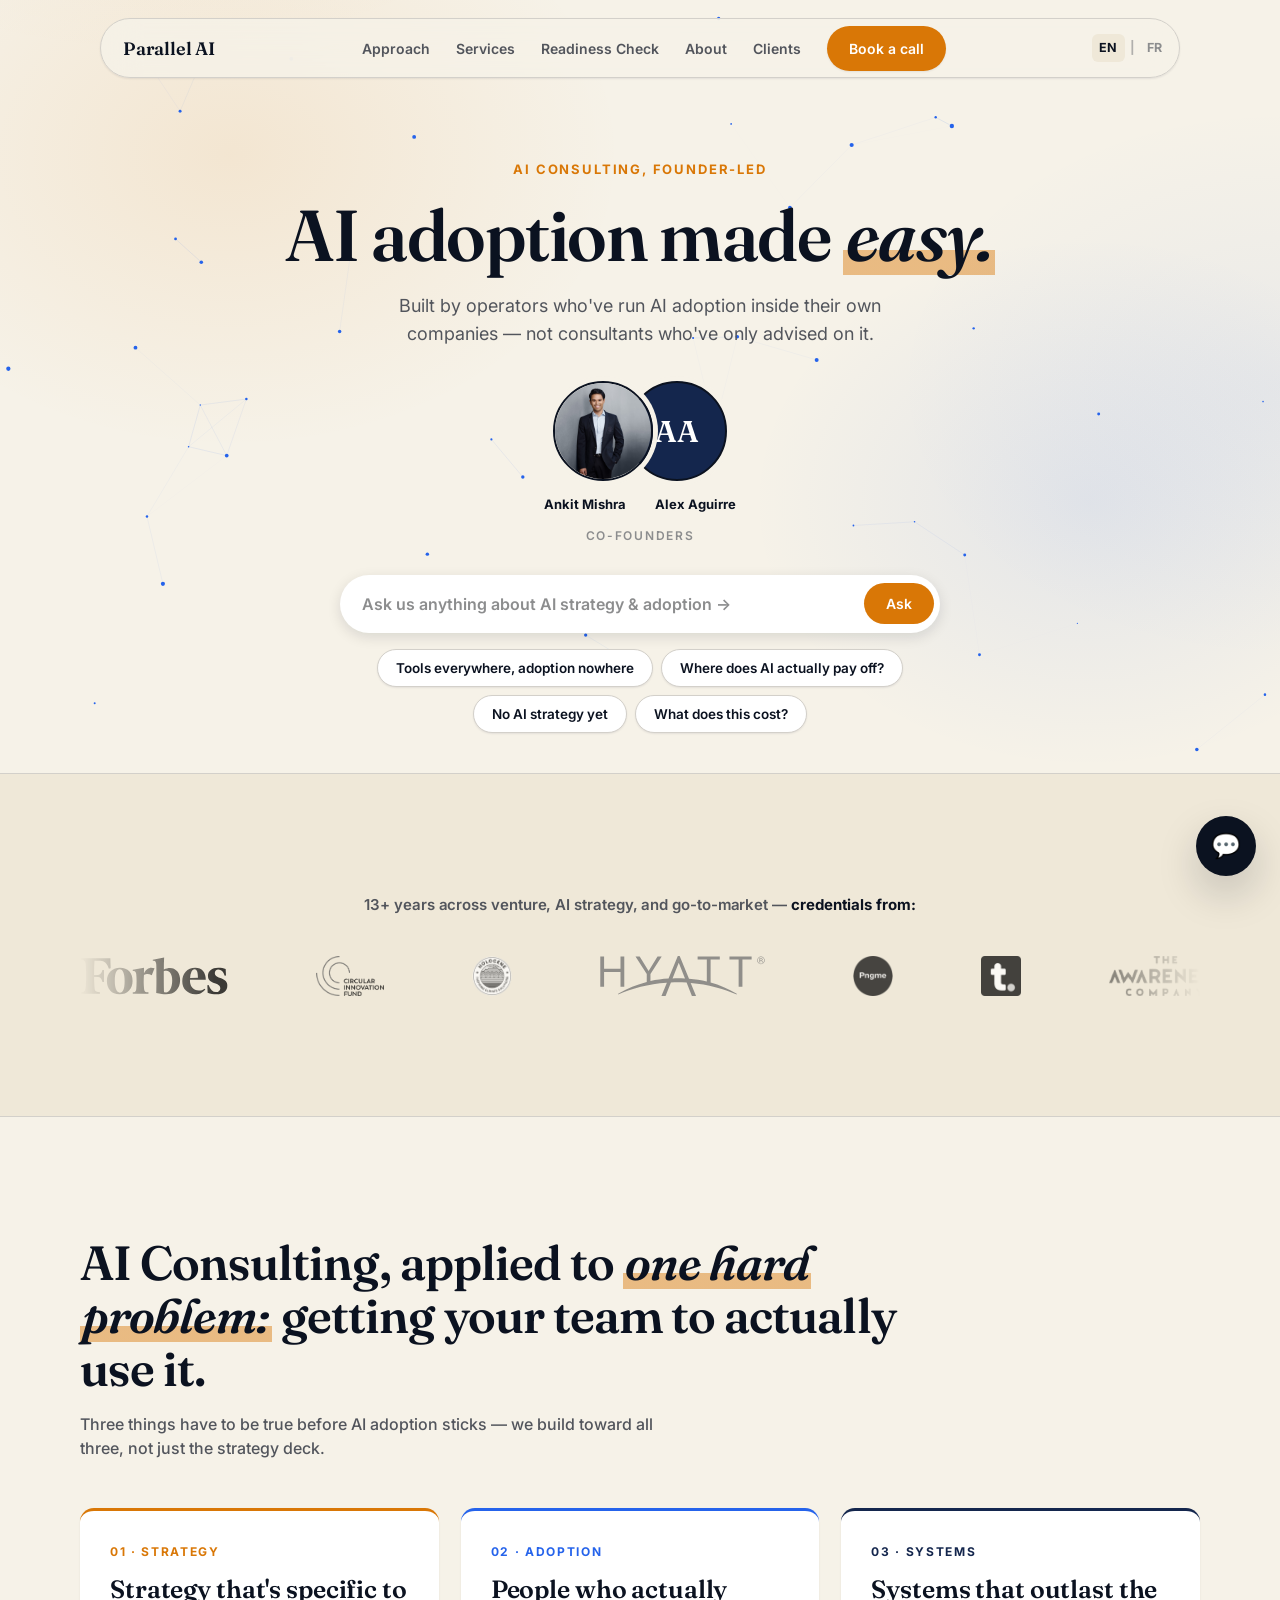
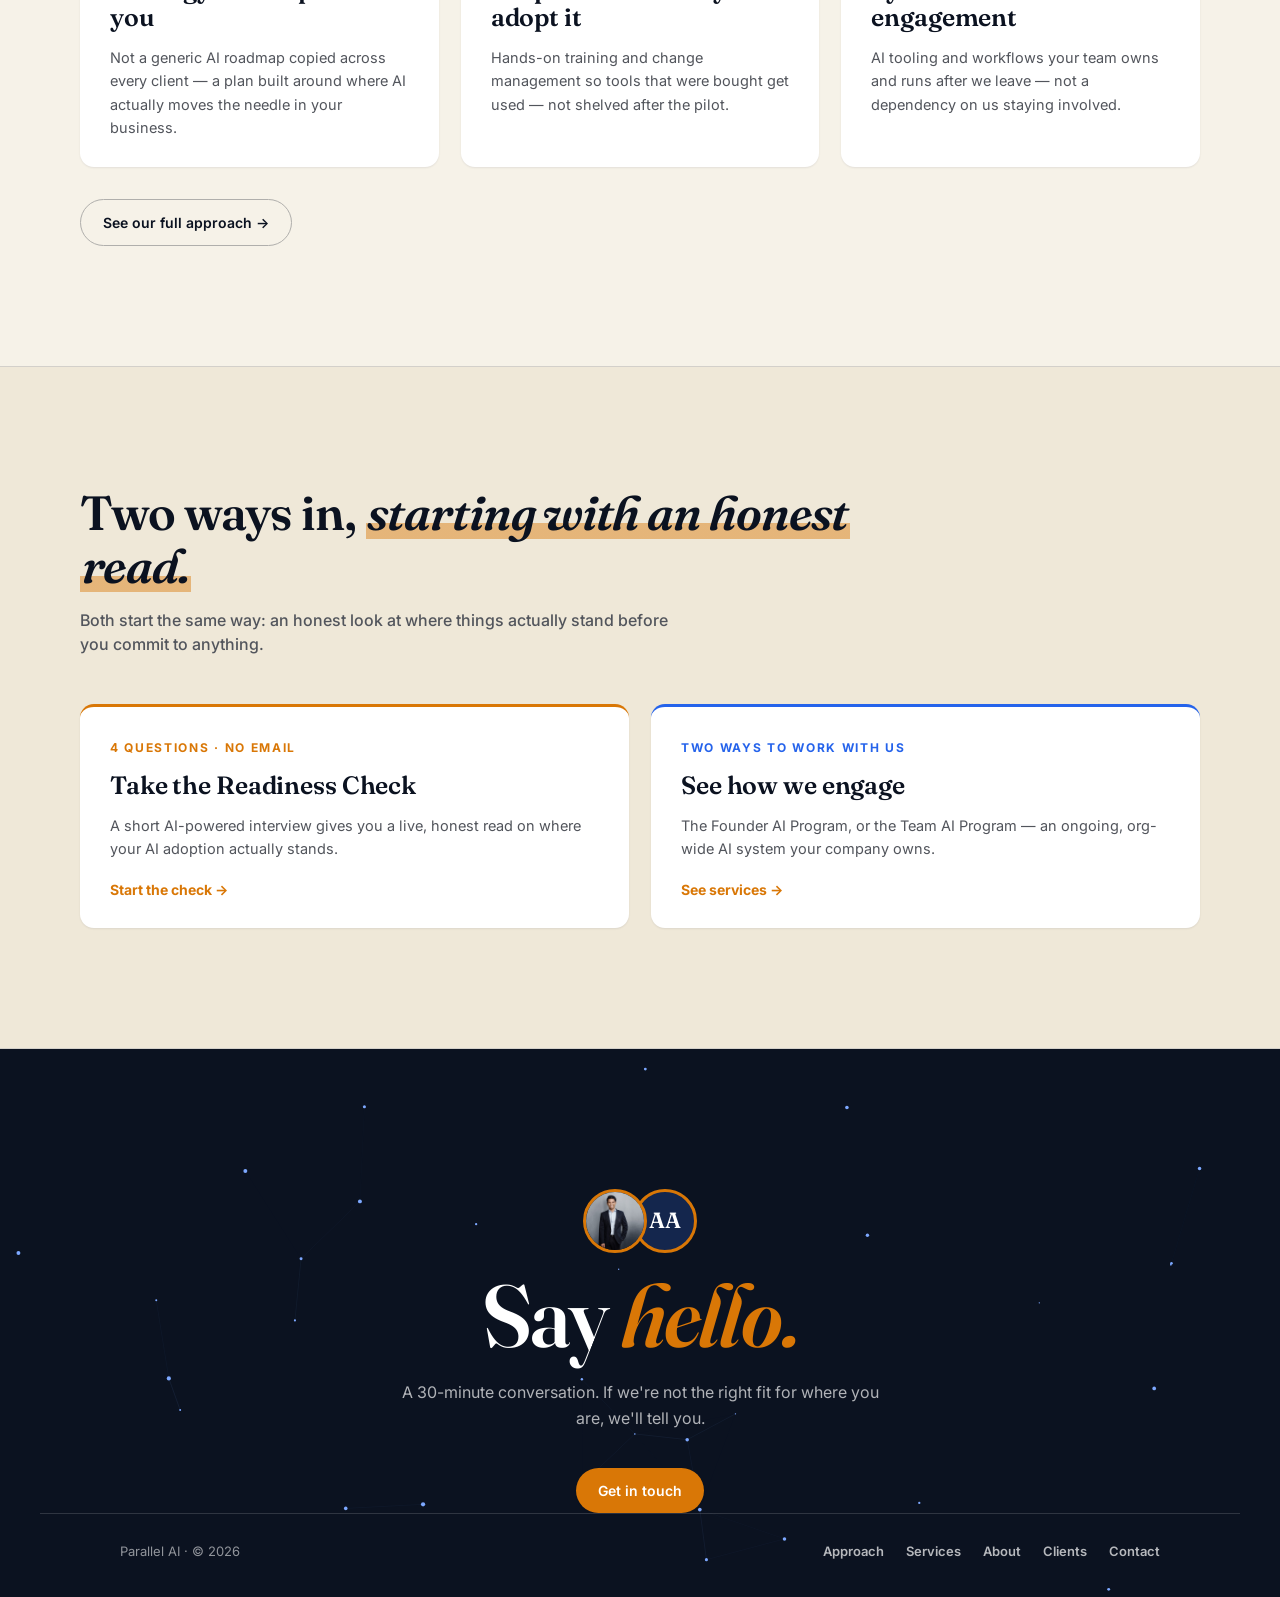
==== commit ed079899: "Fix logo audit findings: short logo set on index/clients, missing FR marquee, Holocene/ScootHero/Sen" ====
--- a/index.html
+++ b/index.html
@@ -69,16 +69,44 @@
       <div class="credtrack">
         <div class="lg-item"><img src="assets/logo-forbes.svg" alt="Forbes"></div>
         <div class="lg-item"><img src="assets/logo-cyclecapital.png" alt="Circular Innovation Fund"></div>
-        <div class="lg-item"><span class="lg-word">Holocene</span></div>
+        <div class="lg-item"><img src="assets/logo-holocene.png" alt="Holocene"></div>
         <div class="lg-item"><img src="assets/logo-hyatt.svg" alt="Hyatt"></div>
         <div class="lg-item"><img src="assets/logo-pngme.png" alt="PngMe"></div>
         <div class="lg-item"><img src="assets/logo-tomocredit.png" alt="Tomo Credit"></div>
+        <div class="lg-item"><img src="assets/logo-awareness-company.png" alt="The Awareness Company"></div>
+        <div class="lg-item"><img src="assets/logo-switch-energy.png" alt="Switch Energy"></div>
+        <div class="lg-item"><img src="assets/logo-asoba.png" alt="Asoba"></div>
+        <div class="lg-item"><img src="assets/logo-scoothero.png" alt="ScootHero"></div>
+        <div class="lg-item"><img src="assets/logo-zimicharge.png" alt="Zimi Charge"></div>
+        <div class="lg-item"><img src="assets/logo-mazimobility.png" alt="Mazi Mobility"></div>
+        <div class="lg-item"><img src="assets/logo-wildbio.png" alt="WildBio"></div>
+        <div class="lg-item"><img src="assets/logo-farmtofeed.svg" alt="Farm to Feed"></div>
+        <div class="lg-item"><img src="assets/logo-irokoanalytics.svg" alt="Iroko Analytics"></div>
+        <div class="lg-item"><img src="assets/logo-reclaim.png" alt="Reclaim"></div>
+        <div class="lg-item"><img src="assets/logo-cinergy.png" alt="Cinergy"></div>
+        <div class="lg-item"><img src="assets/logo-faro.svg" alt="Faro"></div>
+        <div class="lg-item"><img src="assets/logo-yongeza.png" alt="Yongeza Capital"></div>
+        <div class="lg-item"><img src="assets/logo-sensitel.png" alt="Sensitel"></div>
         <div class="lg-item" aria-hidden="true"><img src="assets/logo-forbes.svg" alt=""></div>
         <div class="lg-item" aria-hidden="true"><img src="assets/logo-cyclecapital.png" alt=""></div>
-        <div class="lg-item" aria-hidden="true"><span class="lg-word">Holocene</span></div>
+        <div class="lg-item" aria-hidden="true"><img src="assets/logo-holocene.png" alt=""></div>
         <div class="lg-item" aria-hidden="true"><img src="assets/logo-hyatt.svg" alt=""></div>
         <div class="lg-item" aria-hidden="true"><img src="assets/logo-pngme.png" alt=""></div>
         <div class="lg-item" aria-hidden="true"><img src="assets/logo-tomocredit.png" alt=""></div>
+        <div class="lg-item" aria-hidden="true"><img src="assets/logo-awareness-company.png" alt=""></div>
+        <div class="lg-item" aria-hidden="true"><img src="assets/logo-switch-energy.png" alt=""></div>
+        <div class="lg-item" aria-hidden="true"><img src="assets/logo-asoba.png" alt=""></div>
+        <div class="lg-item" aria-hidden="true"><img src="assets/logo-scoothero.png" alt=""></div>
+        <div class="lg-item" aria-hidden="true"><img src="assets/logo-zimicharge.png" alt=""></div>
+        <div class="lg-item" aria-hidden="true"><img src="assets/logo-mazimobility.png" alt=""></div>
+        <div class="lg-item" aria-hidden="true"><img src="assets/logo-wildbio.png" alt=""></div>
+        <div class="lg-item" aria-hidden="true"><img src="assets/logo-farmtofeed.svg" alt=""></div>
+        <div class="lg-item" aria-hidden="true"><img src="assets/logo-irokoanalytics.svg" alt=""></div>
+        <div class="lg-item" aria-hidden="true"><img src="assets/logo-reclaim.png" alt=""></div>
+        <div class="lg-item" aria-hidden="true"><img src="assets/logo-cinergy.png" alt=""></div>
+        <div class="lg-item" aria-hidden="true"><img src="assets/logo-faro.svg" alt=""></div>
+        <div class="lg-item" aria-hidden="true"><img src="assets/logo-yongeza.png" alt=""></div>
+        <div class="lg-item" aria-hidden="true"><img src="assets/logo-sensitel.png" alt=""></div>
       </div>
     </div>
   </div>
--- a/assets/styles.css
+++ b/assets/styles.css
@@ -29,6 +29,8 @@
   --surface: #EFE8D8;
   --link: #2563EB;
   --ink: #0B1220;
+  --cmp-a: #0F9C8E;
+  --cmp-b: #6D5BD0;
   --ink-soft: color-mix(in srgb, var(--ink) 70%, var(--background));
   --ink-muted: color-mix(in srgb, var(--ink) 45%, var(--background));
   --line: color-mix(in srgb, var(--ink) 15%, var(--background));
@@ -65,6 +67,12 @@
 /* amber highlighter-mark utility */
 .hl { background: color-mix(in srgb, var(--accent) 30%, transparent); padding: 0 .12em; border-radius: 3px; }
 .bg-dark .hl { background: color-mix(in srgb, var(--accent) 42%, transparent); }
+
+/* decorative squiggle accent */
+.squiggle { display: block; width: 140px; height: 16px; margin: 14px 0 0; }
+.squiggle path { fill: none; stroke: var(--accent); stroke-width: 2.5; stroke-linecap: round; }
+.bg-dark .squiggle path { stroke: #FBBF24; }
+.pagehead .squiggle, .hero-inner .squiggle { margin-left: auto; margin-right: auto; }
 
 .wrap { max-width: var(--max-w); margin: 0 auto; }
 .section { padding: var(--section-py) var(--pad-h); position: relative; }
@@ -133,7 +141,20 @@
 
 /* ---------- page header (non-home pages) ---------- */
 .pagehead { padding: calc(var(--section-py) * 1.1 + 40px) var(--pad-h) var(--section-py); text-align: center; }
-.pagehead .wrap { display: flex; flex-direction: column; align-items: center; }
+.pagehead .wrap { display: flex; flex-direction: column; align-items: center; position: relative; z-index: 1; }
+.pagehead.glow { position: relative; overflow: hidden; }
+.pagehead.glow::before { content: ''; position: absolute; inset: 0; z-index: 0; pointer-events: none;
+  background:
+    radial-gradient(560px 420px at 18% 20%, color-mix(in srgb, var(--accent) 12%, transparent), transparent 70%),
+    radial-gradient(480px 380px at 85% 65%, color-mix(in srgb, var(--link) 12%, transparent), transparent 70%); }
+.pagehead.glow #field { position: absolute; inset: 0; width: 100%; height: 100%; z-index: 0; }
+
+.quiz-stats { display: flex; gap: 36px; margin-top: 28px; }
+.quiz-stats > div { display: flex; flex-direction: column; align-items: center; gap: 2px; }
+.quiz-stats strong { font-family: var(--font-display); font-weight: 600; font-size: 24px; color: var(--primary); }
+.quiz-stats span { font-size: 12.5px; font-weight: 600; text-transform: uppercase; letter-spacing: .07em; color: var(--ink-muted); }
+.quiz-stats .qs-div { width: 1px; background: var(--line-strong); align-self: stretch; }
+@media (max-width: 480px) { .quiz-stats { gap: 20px; } }
 
 /* ---------- hero (home) ---------- */
 .hero-frame { position: relative; padding: calc(var(--section-py) + 40px) var(--pad-h) 40px; min-height: min(80vh, 80svh); display: flex; flex-direction: column; justify-content: center; overflow: hidden; }
@@ -150,9 +171,8 @@
 .sig-faces img.l { z-index: 1; }
 .sig-faces .s { margin-left: -26px; }
 .sig-faces .initials { display: flex; align-items: center; justify-content: center; background: var(--secondary); color: #fff; font-family: var(--font-display); font-weight: 600; font-size: 30px; }
-.sig-names { display: flex; margin-top: 4px; }
+.sig-names { display: flex; margin-top: 4px; gap: 10px; }
 .sig-names .nm { width: 100px; text-align: center; font-size: 13px; font-weight: 700; color: var(--primary); }
-.sig-names .nm + .nm { margin-left: -26px; }
 .sig-role { font-size: 12px; letter-spacing: .14em; text-transform: uppercase; color: var(--ink-muted); font-weight: 600; margin-top: 2px; }
 
 .hero-ask { margin-top: 30px; width: min(600px, 100%); }
@@ -167,7 +187,7 @@
 .ask-chip:hover { background: var(--primary); color: #fff; transform: translateY(-2px); }
 
 /* ---------- credibility strip + marquee ---------- */
-.cred-inner { display: flex; flex-direction: column; align-items: center; gap: 18px; text-align: center; }
+.cred-inner { display: flex; flex-direction: column; align-items: center; gap: 40px; text-align: center; }
 .cred-line { font-size: 15px; font-weight: 600; color: var(--ink-soft); letter-spacing: -0.005em; }
 .cred-line b { color: var(--primary); font-weight: 700; }
 .credmarq { width: 100%; overflow: hidden; -webkit-mask-image: linear-gradient(90deg, transparent, #000 12%, #000 88%, transparent); mask-image: linear-gradient(90deg, transparent, #000 12%, #000 88%, transparent); }
@@ -272,6 +292,9 @@
 .sbar .track { height: 6px; background: var(--surface); border-radius: 3px; overflow: hidden; }
 .sbar .fill { height: 100%; width: 0%; background: var(--accent); border-radius: 3px; transition: width .9s var(--ease); }
 .diag-body { font-size: 15.5px; line-height: 1.7; color: var(--ink-soft); border-left: 3px solid var(--accent); padding-left: 18px; max-width: 560px; }
+.lead-capture { margin-top: 28px; padding-top: 24px; border-top: 1px solid var(--line); }
+.lead-prompt { font-size: 14px; font-weight: 600; color: var(--ink-soft); margin-bottom: 10px; }
+.lead-status { font-size: 13px; color: var(--ink-muted); margin-top: 8px; min-height: 1.2em; }
 .diag-loading { font-size: 14px; color: var(--ink-muted); font-weight: 600; }
 @media (max-width: 900px) { .diag-cols { grid-template-columns: 1fr; gap: 40px; } .diag-left { position: static; } }
 @media (max-width: 420px) { .scan-bars { grid-template-columns: 1fr; } }
@@ -385,6 +408,25 @@
 .trust-grid .trust-card:nth-of-type(3) { border-top-color: var(--secondary); }
 @media (max-width: 900px) { .trust-grid { grid-template-columns: 1fr; } }
 
+/* ---------- comparison-proof row (tags + flat boxes) ---------- */
+.cmp-tags { display: flex; gap: 10px; margin-bottom: 20px; flex-wrap: wrap; }
+.cmp-tag { font-size: 12px; font-weight: 700; text-transform: uppercase; letter-spacing: .08em; padding: 7px 16px; border-radius: var(--r-pill); }
+.cmp-tag.them { background: color-mix(in srgb, var(--cmp-b) 14%, transparent); color: var(--cmp-b); }
+.cmp-tag.us { background: color-mix(in srgb, var(--cmp-a) 16%, transparent); color: var(--cmp-a); }
+.cmp-boxes { display: grid; grid-template-columns: repeat(3, 1fr); margin-top: 32px; border: 1px solid var(--line); border-radius: var(--r-lg); overflow: hidden; background: color-mix(in srgb, var(--cmp-a) 5%, var(--surface)); }
+.cmp-box { padding: 26px 28px; border-left: 1px solid var(--line); }
+.cmp-box:first-child { border-left: none; }
+.cmp-box b { color: var(--primary); }
+.cmp-box p { font-size: 15.5px; line-height: 1.6; color: var(--ink-soft); }
+@media (max-width: 860px) { .cmp-boxes { grid-template-columns: 1fr; } .cmp-box { border-left: none; border-top: 1px solid var(--line); } .cmp-box:first-child { border-top: none; } }
+
+/* ---------- bold stat badges ---------- */
+.stat-badges { display: flex; gap: 16px; flex-wrap: wrap; margin-top: 28px; }
+.stat-badge { background: color-mix(in srgb, var(--accent) 8%, transparent); border-radius: var(--r-lg); padding: 16px 22px; flex: 1 1 170px; max-width: 220px; }
+.stat-badge strong { display: block; font-family: var(--font-display); font-weight: 600; font-size: 28px; color: var(--primary); line-height: 1.1; }
+.stat-badge span { display: block; font-size: 12px; font-weight: 600; text-transform: uppercase; letter-spacing: .06em; color: var(--ink-muted); margin-top: 4px; }
+.quiz-stats > div:not(.qs-div) { background: color-mix(in srgb, var(--accent) 6%, transparent); border-radius: 12px; padding: 14px 22px; }
+
 /* ---------- closing / footer ---------- */
 .ch-hello { text-align: center; position: relative; overflow: hidden; padding-top: calc(var(--section-py) + 20px); }
 #field-dark { position: absolute; inset: 0; width: 100%; height: 100%; z-index: 0; }
@@ -428,6 +470,10 @@
 .msg.bot-m { background: var(--surface); color: var(--ink); align-self: flex-start; border-bottom-left-radius: 4px; }
 .msg.user-m { background: var(--primary); color: #fff; align-self: flex-end; border-bottom-right-radius: 4px; }
 .msg.thinking { font-size: 12px; color: var(--ink-muted); background: transparent; padding: 4px 2px; }
+.msg.lead-inline .lead-row { display: flex; gap: 6px; margin-top: 8px; }
+.msg.lead-inline input[type="email"] { flex: 1; min-width: 0; border: 1px solid var(--line-strong); border-radius: var(--r-pill); padding: 6px 12px; font-size: 12.5px; font-family: var(--font-body); }
+.msg.lead-inline button { background: var(--accent); color: #fff; border: none; border-radius: var(--r-pill); font-size: 12.5px; font-weight: 600; padding: 6px 14px; cursor: pointer; flex-shrink: 0; }
+.msg.lead-inline .lead-status { display: block; font-size: 11.5px; color: var(--ink-muted); margin-top: 6px; }
 .bot-chips { padding: 0 16px 10px; display: flex; flex-wrap: wrap; gap: 6px; }
 .bot-chip { font-size: 11.5px; color: var(--ink); border: 1px solid var(--line); border-radius: var(--r-pill); background: #fff; padding: 6px 11px; cursor: pointer; }
 .bot-chip:hover { background: var(--surface); }
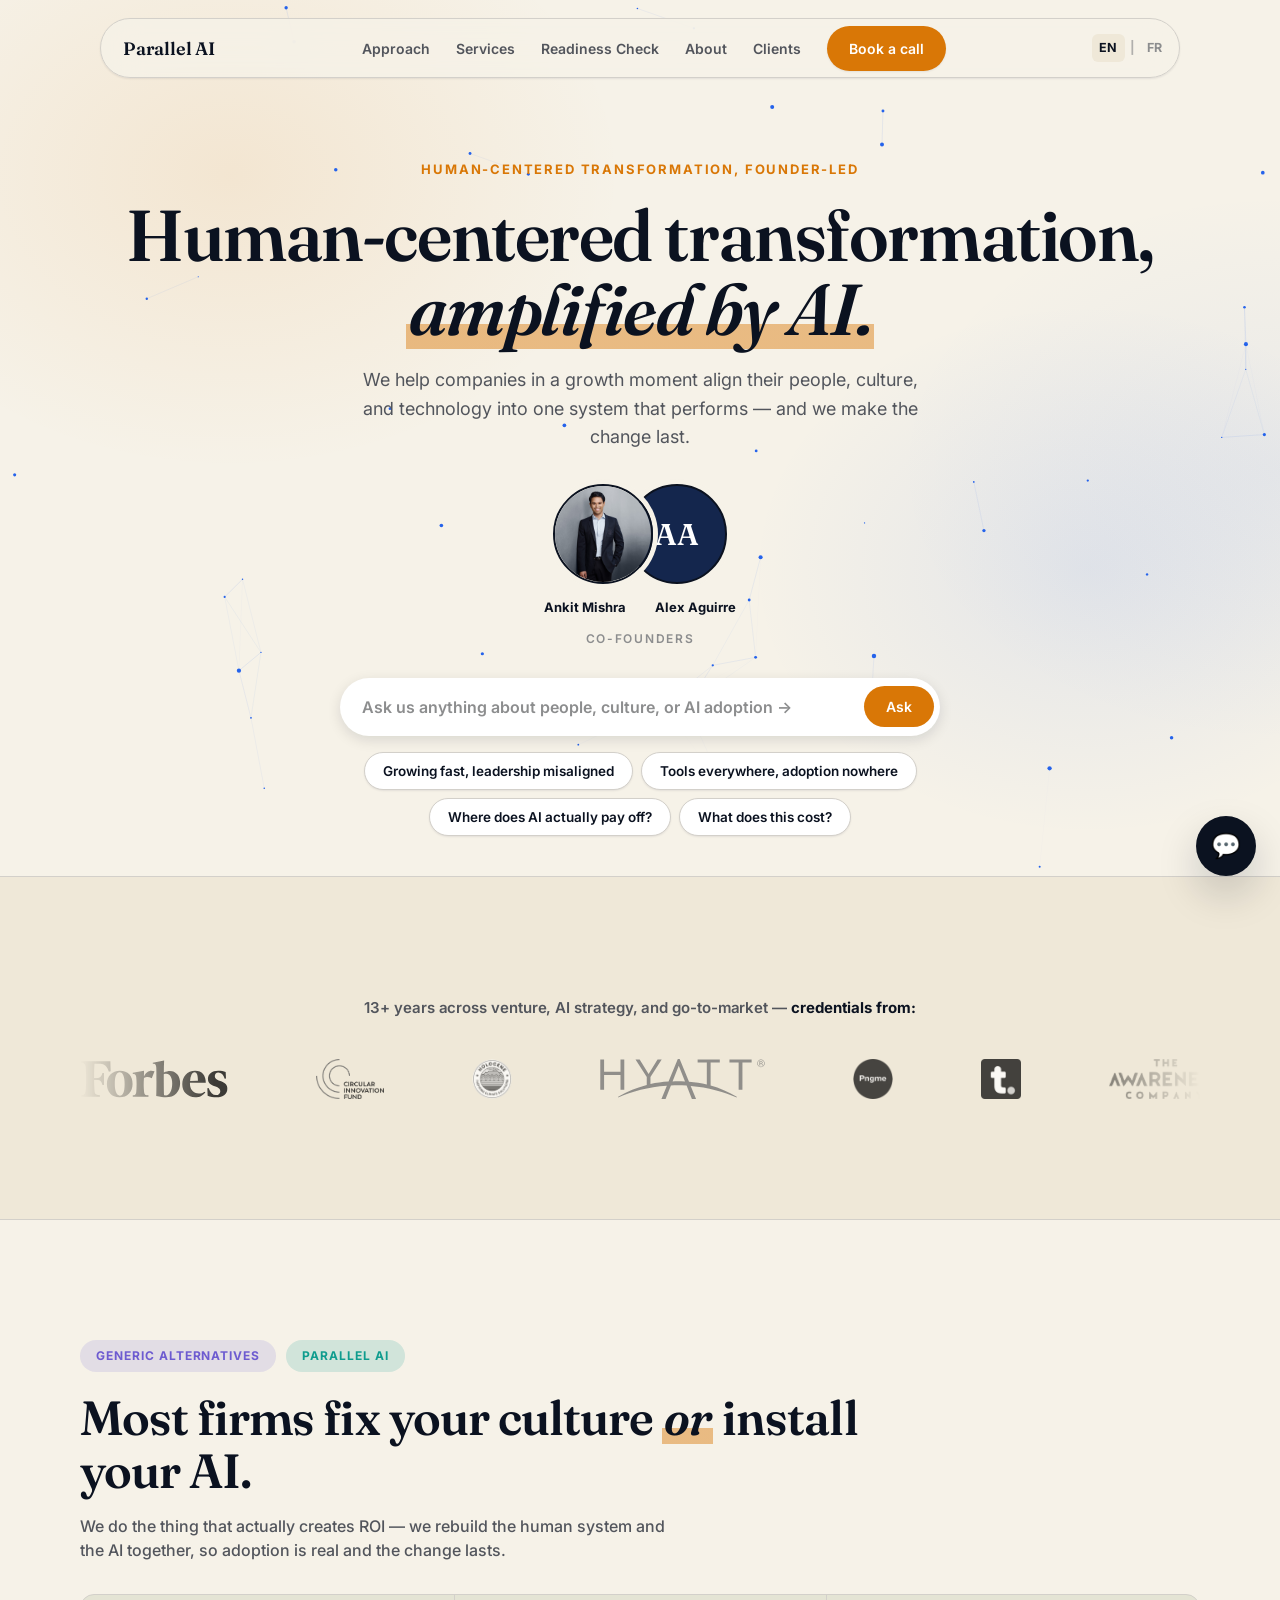
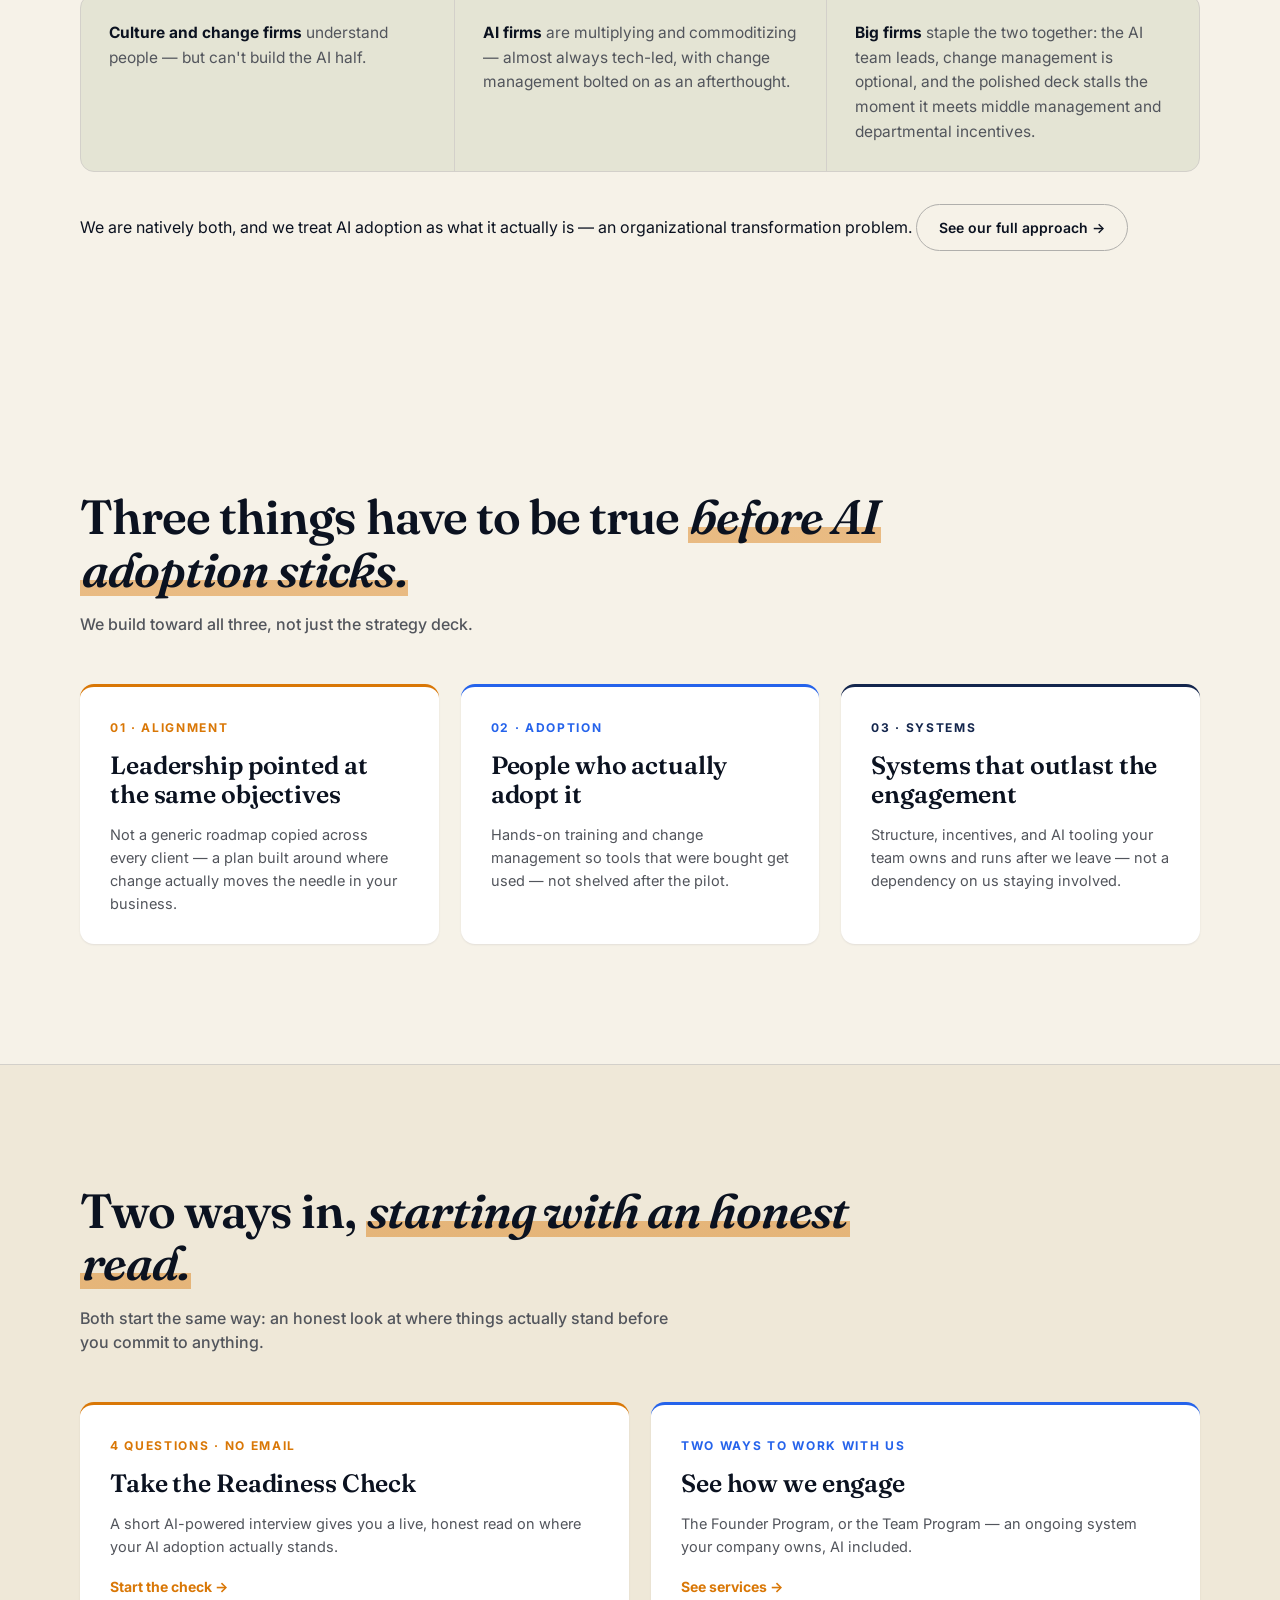
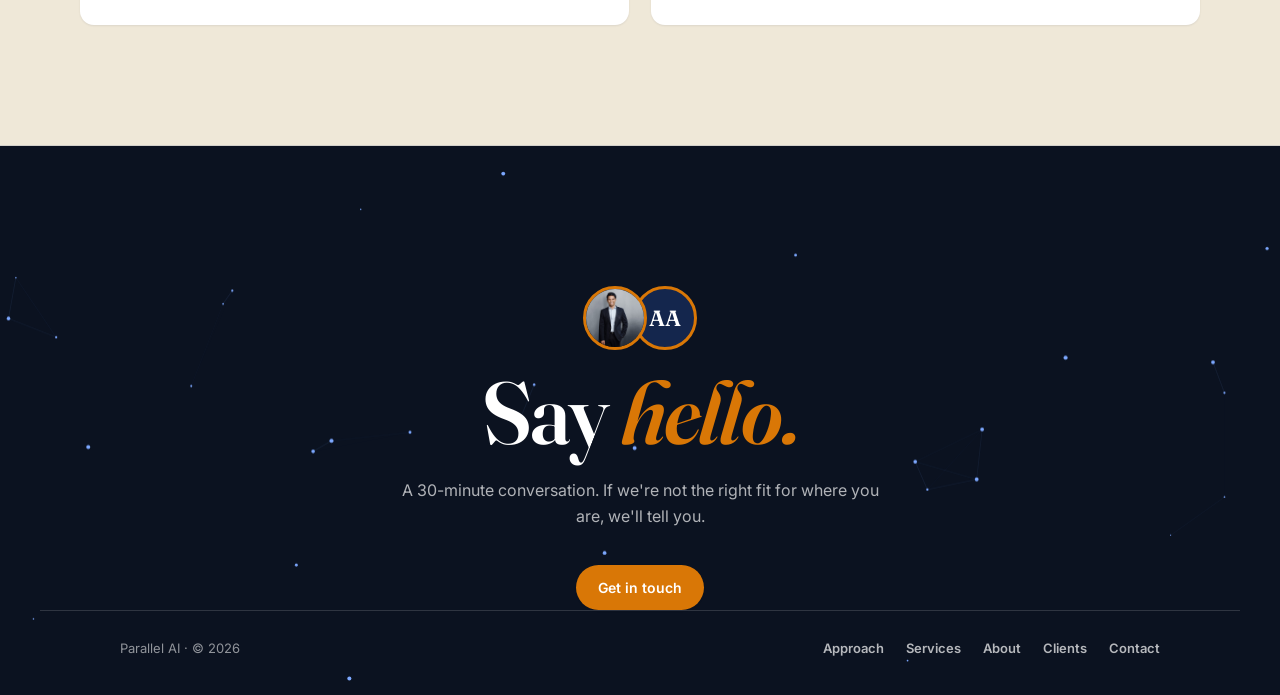
==== commit 9ac545a9: "Reposition: human-centered transformation, amplified by AI Shifts the firm's positioning from "AI co" ====
--- a/index.html
+++ b/index.html
@@ -3,10 +3,10 @@
 <head>
 <meta charset="UTF-8">
 <meta name="viewport" content="width=device-width, initial-scale=1.0">
-<title>Parallel AI — AI Consulting, Founder-Led</title>
-<meta name="description" content="Parallel AI is an AI consulting firm helping founders and leadership teams turn AI strategy into something their teams actually use — built by operators, not deck-only advisors.">
-<meta property="og:title" content="Parallel AI — AI Consulting, Founder-Led">
-<meta property="og:description" content="AI consulting for founders and leadership teams, built by operators who've run AI adoption inside their own companies.">
+<title>Parallel AI — Human-Centered Transformation, Amplified by AI</title>
+<meta name="description" content="Parallel AI helps companies in a growth moment align their people, culture, and technology into one system that performs — built by operators, not deck-only advisors.">
+<meta property="og:title" content="Parallel AI — Human-Centered Transformation, Amplified by AI">
+<meta property="og:description" content="We rebuild the human system and the AI together, so adoption is real and the change lasts. Built by operators who've run this inside their own companies.">
 <link rel="preconnect" href="https://fonts.googleapis.com">
 <link rel="preconnect" href="https://fonts.gstatic.com" crossorigin>
 <link href="https://fonts.googleapis.com/css2?family=Fraunces:opsz,wght@9..144,500;9..144,600&family=Inter:wght@400;500;600;700;800&display=swap" rel="stylesheet">
@@ -33,9 +33,9 @@
 <header class="hero-frame" id="top">
   <canvas id="field" aria-hidden="true"></canvas>
   <div class="hero-inner">
-    <p class="eyebrow reveal">AI Consulting, Founder-Led</p>
-    <h1 class="display reveal">AI adoption made <em>easy.</em></h1>
-    <p class="hero-sub reveal">Built by operators who've run AI adoption inside their own companies — not consultants who've only advised on it.</p>
+    <p class="eyebrow reveal">Human-Centered Transformation, Founder-Led</p>
+    <h1 class="display reveal">Human-centered transformation, <em>amplified by AI.</em></h1>
+    <p class="hero-sub reveal">We help companies in a growth moment align their people, culture, and technology into one system that performs — and we make the change last.</p>
     <div class="sig-lockup reveal">
       <div class="sig-faces">
         <img class="l" src="assets/ankit-headshot.jpg" alt="Ankit Mishra">
@@ -49,13 +49,13 @@
     </div>
     <div class="hero-ask reveal">
       <div class="askbar">
-        <input type="text" id="hero-ask-input" placeholder="Ask us anything about AI strategy & adoption →" autocomplete="off">
+        <input type="text" id="hero-ask-input" placeholder="Ask us anything about people, culture, or AI adoption →" autocomplete="off">
         <button id="hero-ask-send">Ask</button>
       </div>
       <div class="ask-chips">
+        <button class="ask-chip" data-q="We're growing fast and our leadership team isn't aligned — where do we start?">Growing fast, leadership misaligned</button>
         <button class="ask-chip" data-q="We have AI tools but no one's actually using them — where do we start?">Tools everywhere, adoption nowhere</button>
         <button class="ask-chip" data-q="How do we know where AI actually pays off for our business?">Where does AI actually pay off?</button>
-        <button class="ask-chip" data-q="We don't have an AI strategy at all — how do we get one?">No AI strategy yet</button>
         <button class="ask-chip" data-q="What does an engagement with Parallel AI actually cost?">What does this cost?</button>
       </div>
     </div>
@@ -114,13 +114,33 @@
 
 <section class="section">
   <div class="wrap">
-    <h2 class="display reveal">AI Consulting, applied to <em>one hard problem:</em> getting your team to actually use it.</h2>
-    <p class="ch-sub reveal">Three things have to be true before AI adoption sticks — we build toward all three, not just the strategy deck.</p>
+    <div class="cmp-tags reveal"><span class="cmp-tag them">Generic Alternatives</span><span class="cmp-tag us">Parallel AI</span></div>
+    <h2 class="display reveal">Most firms fix your culture <em>or</em> install your AI.</h2>
+    <p class="ch-sub reveal">We do the thing that actually creates ROI — we rebuild the human system and the AI together, so adoption is real and the change lasts.</p>
+    <div class="cmp-boxes reveal">
+      <div class="cmp-box">
+        <p><b>Culture and change firms</b> understand people — but can't build the AI half.</p>
+      </div>
+      <div class="cmp-box">
+        <p><b>AI firms</b> are multiplying and commoditizing — almost always tech-led, with change management bolted on as an afterthought.</p>
+      </div>
+      <div class="cmp-box">
+        <p><b>Big firms</b> staple the two together: the AI team leads, change management is optional, and the polished deck stalls the moment it meets middle management and departmental incentives.</p>
+      </div>
+    </div>
+    <p class="reveal" style="margin-top:32px;">We are natively both, and we treat AI adoption as what it actually is — an organizational transformation problem. <a href="approach.html" class="btn btn-ghost">See our full approach →</a></p>
+  </div>
+</section>
+
+<section class="section">
+  <div class="wrap">
+    <h2 class="display reveal">Three things have to be true <em>before AI adoption sticks.</em></h2>
+    <p class="ch-sub reveal">We build toward all three, not just the strategy deck.</p>
     <div class="grid-3">
       <div class="card reveal">
-        <span class="k">01 · Strategy</span>
-        <h3>Strategy that's specific to you</h3>
-        <p>Not a generic AI roadmap copied across every client — a plan built around where AI actually moves the needle in your business.</p>
+        <span class="k">01 · Alignment</span>
+        <h3>Leadership pointed at the same objectives</h3>
+        <p>Not a generic roadmap copied across every client — a plan built around where change actually moves the needle in your business.</p>
       </div>
       <div class="card reveal">
         <span class="k">02 · Adoption</span>
@@ -130,10 +150,9 @@
       <div class="card reveal">
         <span class="k">03 · Systems</span>
         <h3>Systems that outlast the engagement</h3>
-        <p>AI tooling and workflows your team owns and runs after we leave — not a dependency on us staying involved.</p>
-      </div>
-    </div>
-    <p class="reveal" style="margin-top:32px;"><a href="approach.html" class="btn btn-ghost">See our full approach →</a></p>
+        <p>Structure, incentives, and AI tooling your team owns and runs after we leave — not a dependency on us staying involved.</p>
+      </div>
+    </div>
   </div>
 </section>
 
@@ -151,7 +170,7 @@
       <a class="card reveal" href="services.html">
         <span class="k">Two ways to work with us</span>
         <h3>See how we engage</h3>
-        <p>The Founder AI Program, or the Team AI Program — an ongoing, org-wide AI system your company owns.</p>
+        <p>The Founder Program, or the Team Program — an ongoing system your company owns, AI included.</p>
         <span class="card-link">See services →</span>
       </a>
     </div>
@@ -188,7 +207,7 @@
   </div>
   <div class="bot-panel">
     <div class="bot-thread" id="bot-thread">
-      <div class="msg bot-m">Questions about AI strategy, adoption, or how we work? Ask me anything — I'll answer honestly.</div>
+      <div class="msg bot-m">Questions about leadership, culture, AI adoption, or how we work? Ask me anything — I'll answer honestly.</div>
     </div>
     <div class="bot-chips" id="bot-chips">
       <button class="bot-chip">What does an engagement cost?</button>
--- a/assets/styles.css
+++ b/assets/styles.css
@@ -195,6 +195,8 @@
 .credmarq:hover .credtrack { animation-play-state: paused; }
 @keyframes marq { from { transform: translateX(0); } to { transform: translateX(-50%); } }
 .lg-item img { height: 40px; width: auto; max-width: 200px; object-fit: contain; filter: grayscale(1); opacity: .75; transition: all .2s; }
+.lg-item img[src*="logo-faro"] { opacity: .5; }
+.lg-item:hover img[src*="logo-faro"] { opacity: 1; }
 .lg-item:hover img { filter: grayscale(0); opacity: 1; }
 .lg-item .lg-word { font-family: var(--font-display); font-weight: 600; font-size: 22px; letter-spacing: -0.01em; color: var(--ink-soft); opacity: .8; transition: all .2s; white-space: nowrap; }
 .lg-item:hover .lg-word { color: var(--primary); opacity: 1; }
@@ -221,18 +223,21 @@
 @media (max-width: 760px) { .grid-2 { grid-template-columns: 1fr; } }
 
 /* ---------- method / journey steps (4-up numbered) ---------- */
-.grid-4 { display: grid; grid-template-columns: repeat(4, 1fr); gap: 18px; margin-top: 48px; }
-.step { background: #fff; border-radius: var(--r-lg); padding: 28px 24px; box-shadow: var(--shadow-sm); border-top: 3px solid var(--accent); position: relative; }
+.grid-4 { display: grid; grid-template-columns: repeat(5, 1fr); gap: 16px; margin-top: 48px; }
+.step { background: #fff; border-radius: var(--r-lg); padding: 28px 22px; box-shadow: var(--shadow-sm); border-top: 3px solid var(--accent); position: relative; }
 .step .step-n { font-family: var(--font-display); font-weight: 600; font-size: 30px; color: color-mix(in srgb, var(--accent) 30%, transparent); margin-bottom: 10px; }
 .step h3 { font-family: var(--font-display); font-weight: 600; font-size: 19px; color: var(--primary); margin-bottom: 8px; }
 .step p { font-size: 14px; color: var(--ink-soft); line-height: 1.55; }
-.grid-4 .step:nth-of-type(4n+2) { border-top-color: var(--link); }
-.grid-4 .step:nth-of-type(4n+2) .step-n { color: color-mix(in srgb, var(--link) 35%, transparent); }
-.grid-4 .step:nth-of-type(4n+3) { border-top-color: var(--secondary); }
-.grid-4 .step:nth-of-type(4n+3) .step-n { color: color-mix(in srgb, var(--secondary) 35%, transparent); }
-.grid-4 .step:nth-of-type(4n) { border-top-color: var(--accent); }
-@media (max-width: 900px) { .grid-4 { grid-template-columns: repeat(2, 1fr); } }
-@media (max-width: 560px) { .grid-4 { grid-template-columns: 1fr; } }
+.grid-4 .step:nth-of-type(2) { border-top-color: var(--link); }
+.grid-4 .step:nth-of-type(2) .step-n { color: color-mix(in srgb, var(--link) 35%, transparent); }
+.grid-4 .step:nth-of-type(3) { border-top-color: var(--secondary); }
+.grid-4 .step:nth-of-type(3) .step-n { color: color-mix(in srgb, var(--secondary) 35%, transparent); }
+.grid-4 .step:nth-of-type(4) { border-top-color: var(--accent); }
+.grid-4 .step:nth-of-type(5) { border-top-color: var(--link); }
+.grid-4 .step:nth-of-type(5) .step-n { color: color-mix(in srgb, var(--link) 35%, transparent); }
+@media (max-width: 1100px) { .grid-4 { grid-template-columns: repeat(3, 1fr); } }
+@media (max-width: 700px) { .grid-4 { grid-template-columns: repeat(2, 1fr); } }
+@media (max-width: 460px) { .grid-4 { grid-template-columns: 1fr; } }
 
 /* ---------- FAQ accordion (native <details>, no JS needed) ---------- */
 .faq-list { max-width: 760px; margin-top: 40px; }
@@ -359,6 +364,15 @@
 .founder-card p { font-size: 14.5px; color: var(--ink-soft); line-height: 1.65; margin-bottom: 10px; }
 @media (max-width: 860px) { .founders-grid { grid-template-columns: 1fr; } }
 
+/* ---------- honors + press mentions ---------- */
+.honors { display: flex; flex-wrap: wrap; gap: 10px; margin-top: 16px; }
+.honor-chip { font-size: 12.5px; font-weight: 600; color: var(--ink-soft); background: var(--surface); border: 1px solid var(--line); border-radius: var(--r-pill); padding: 7px 14px; }
+.press-row { display: flex; align-items: center; gap: 22px; margin-top: 32px; flex-wrap: wrap; }
+.press-label { font-size: 12px; font-weight: 700; text-transform: uppercase; letter-spacing: .08em; color: var(--ink-muted); flex-shrink: 0; }
+.press-logos { display: flex; align-items: center; gap: 28px; flex-wrap: wrap; }
+.press-logos img { height: 22px; width: auto; max-width: 120px; object-fit: contain; filter: grayscale(1); opacity: .7; transition: opacity .2s; }
+.press-logos img:hover { opacity: 1; }
+
 /* ---------- timeline (year / rail / card) ---------- */
 .timeline { position: relative; margin-top: 44px; }
 .timeline-step { display: grid; grid-template-columns: 112px 34px 1fr; align-items: start; }
